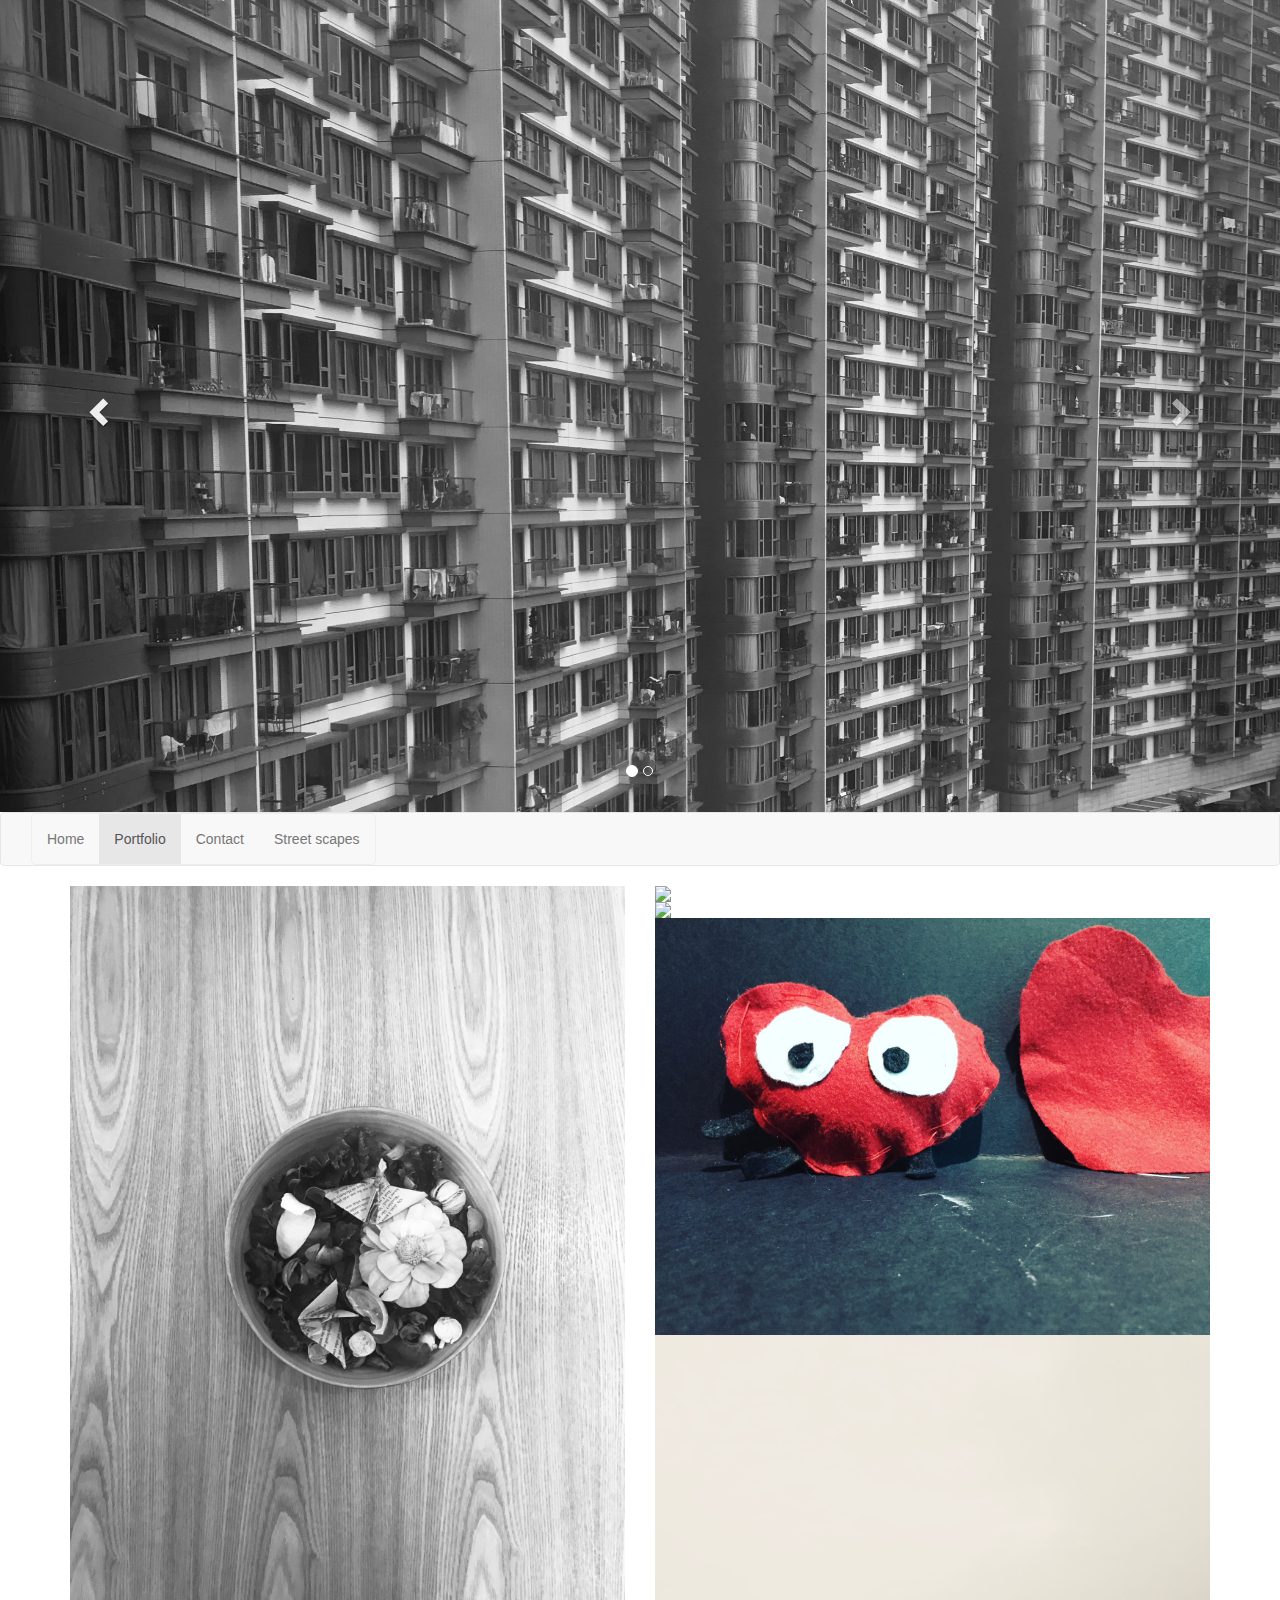
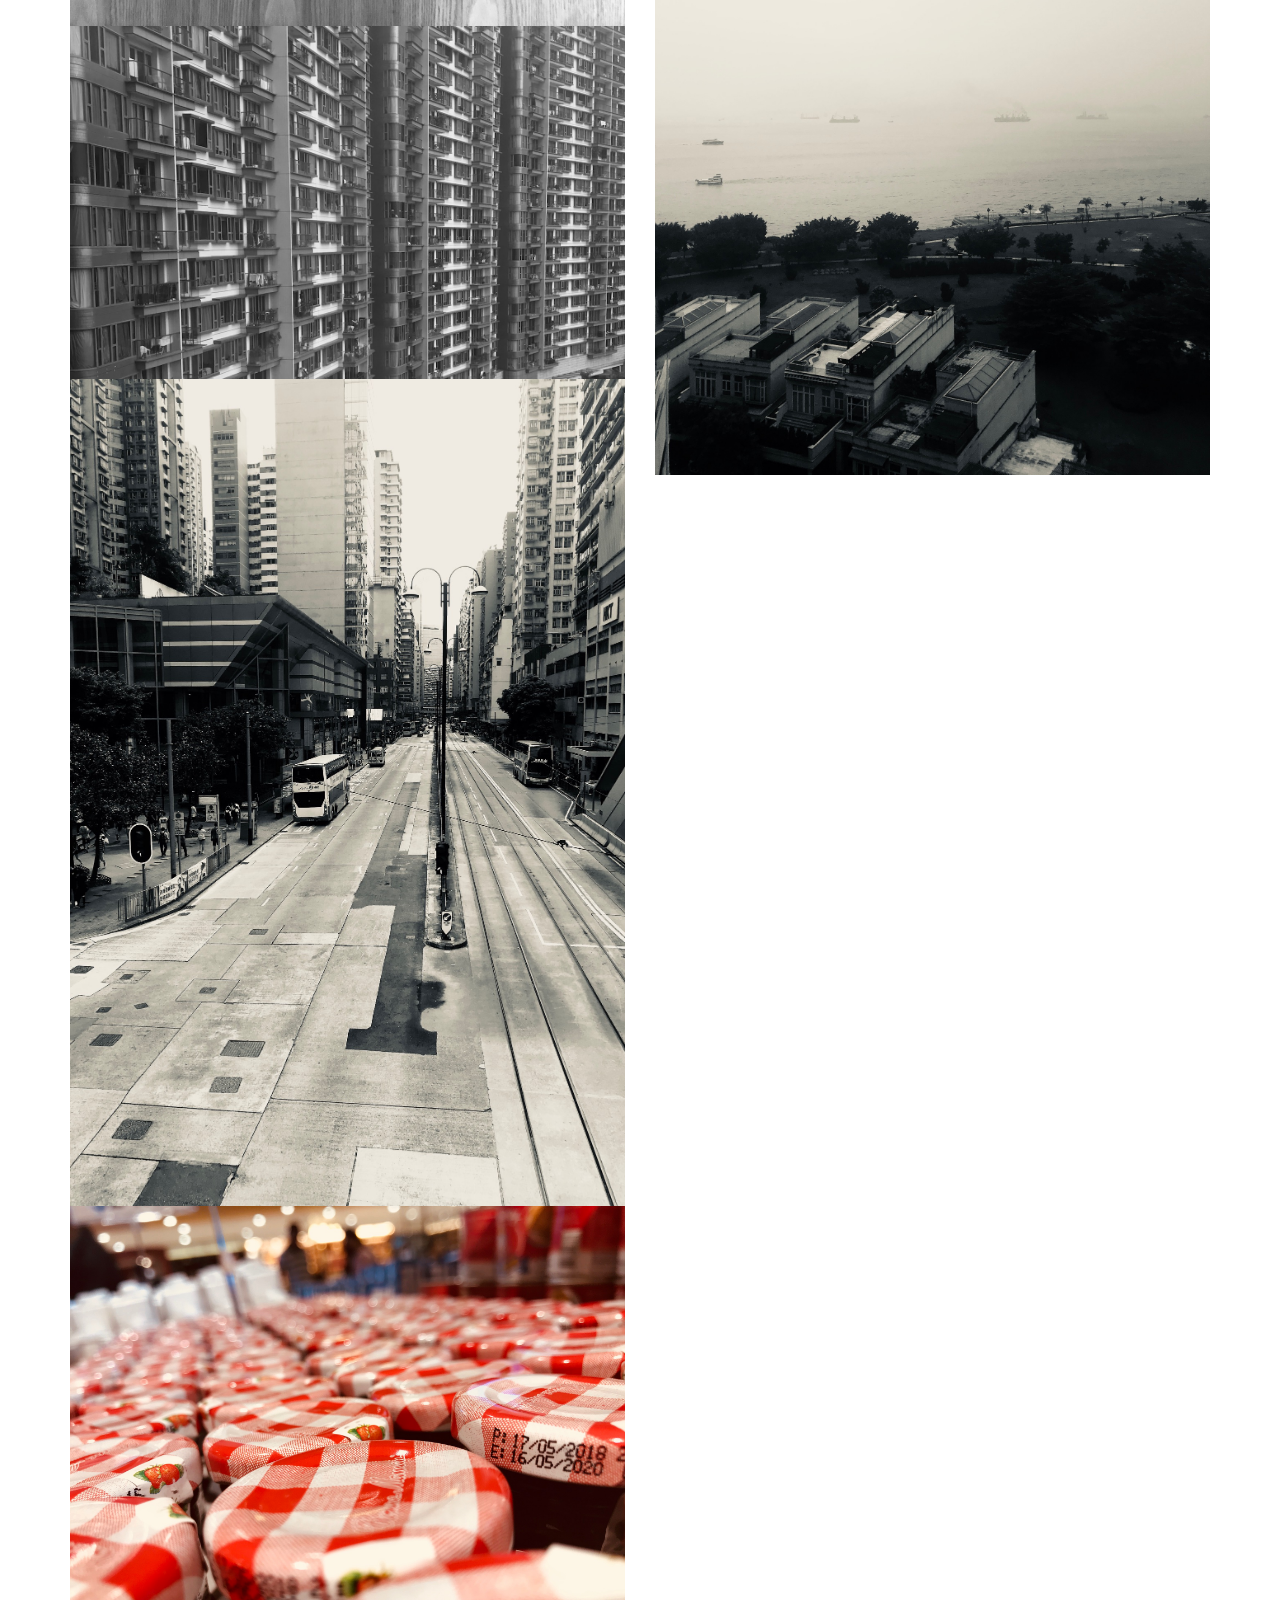
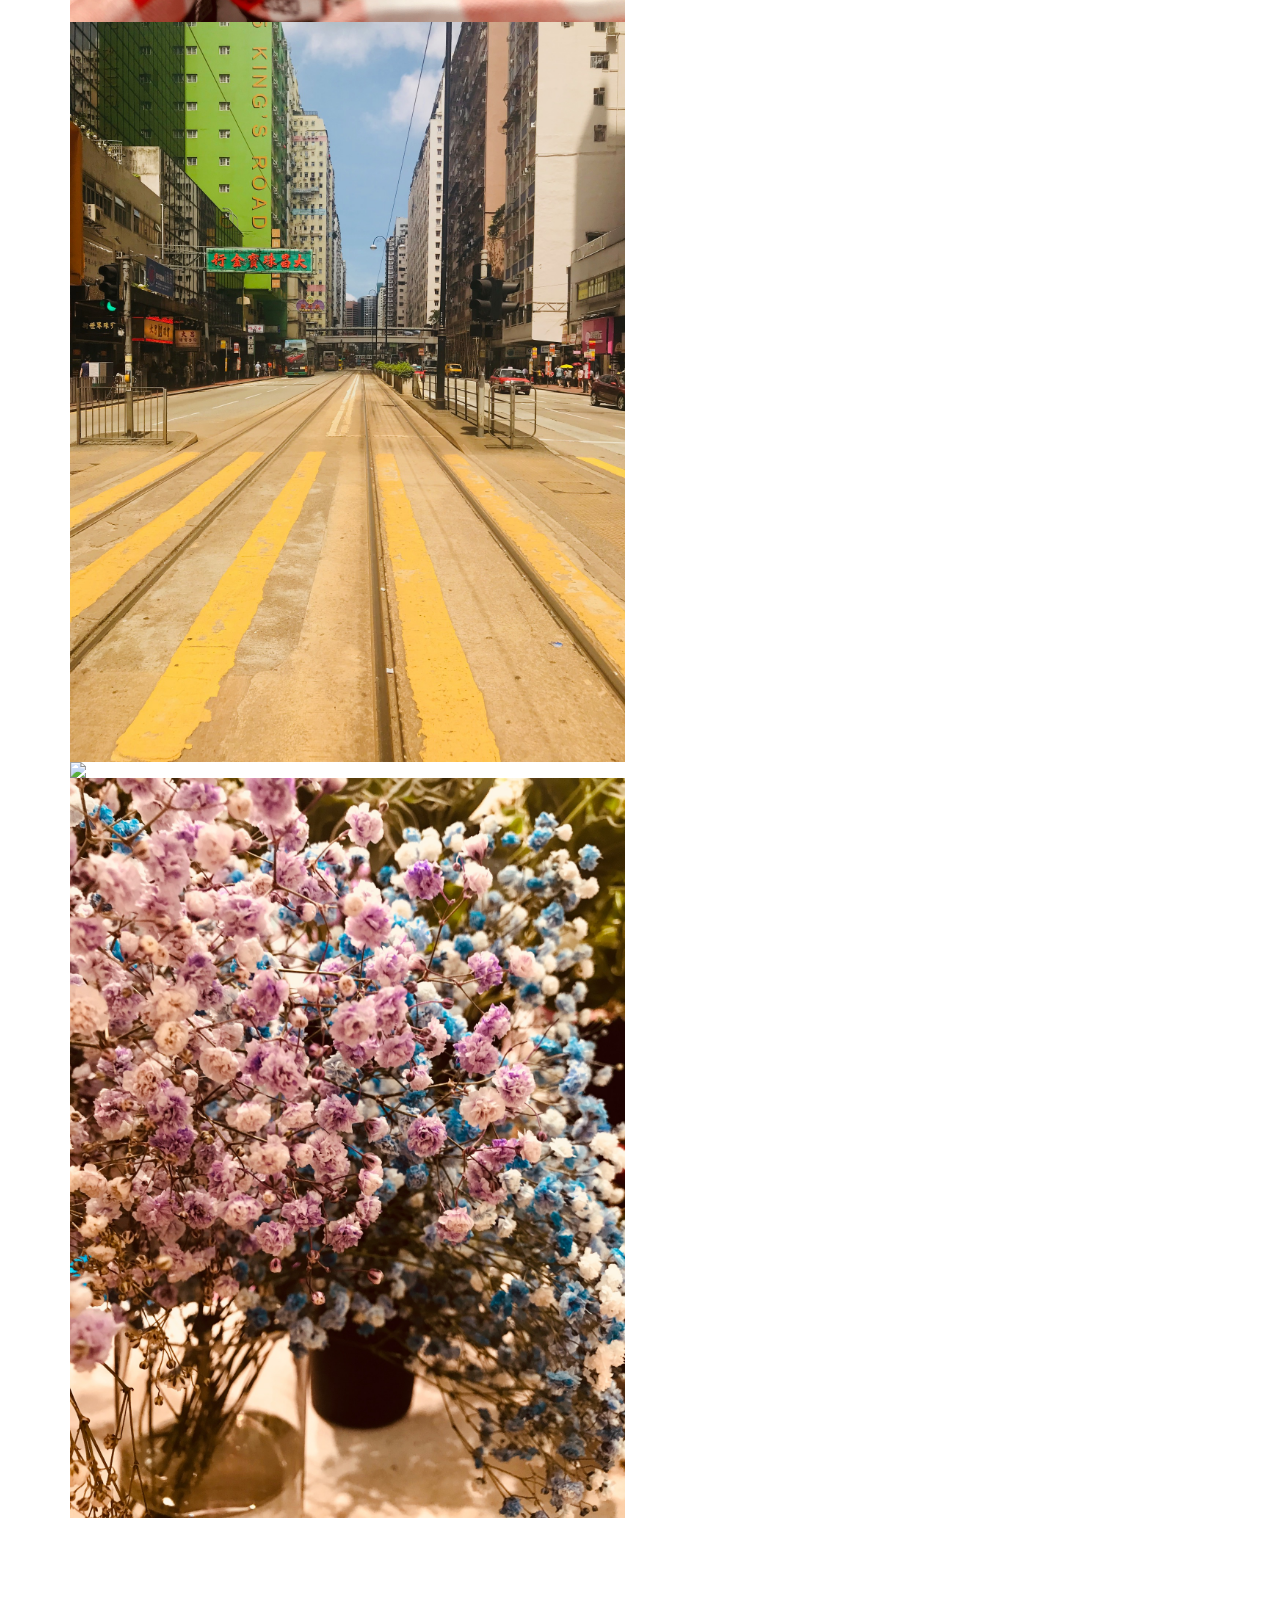
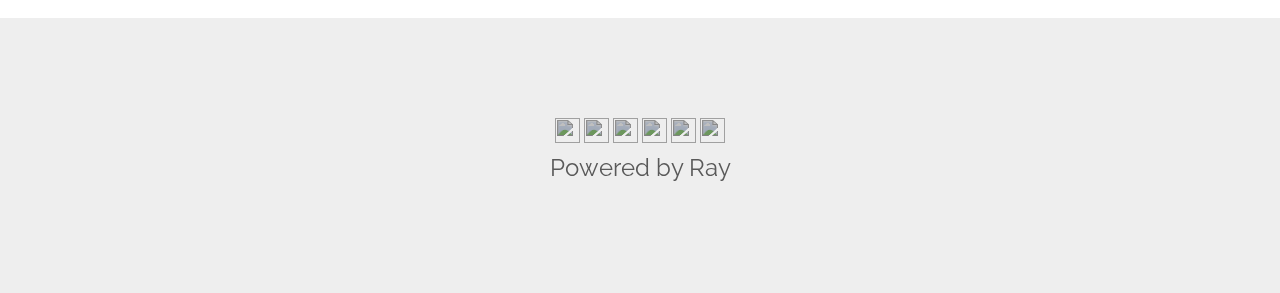
==== index.html @ bf0eb0ec "Update index.html" ====
<!DOCTYPE html>
<html>
	<head>
		<title>Ray's photolio</title>
		<link rel="shortcut icon" href="/images/Images- update/favicon.ico">
		<link rel="stylesheet" href="https://fonts.googleapis.com/css?family=Raleway">
		<link rel="stylesheet" type="text/css" href="style.css">
		<link rel="stylesheet" href="https://maxcdn.bootstrapcdn.com/bootstrap/3.3.7/css/bootstrap.min.css">

		<!-- jQuery library -->
		<script src="https://ajax.googleapis.com/ajax/libs/jquery/3.3.1/jquery.min.js"></script>

		<!-- Latest compiled JavaScript -->
		<script src="https://maxcdn.bootstrapcdn.com/bootstrap/3.3.7/js/bootstrap.min.js"></script>
		
	</head>
	<body>
	<div id="myCarousel" class="carousel slide" data-ride="carousel">
  <!-- Indicators -->
  <ol class="carousel-indicators">
    <li data-target="#myCarousel" data-slide-to="0" class="active"></li>
    <li data-target="#myCarousel" data-slide-to="1"></li>
  </ol>

  <!-- Wrapper for slides -->
  <div class="carousel-inner">
    <div class="item active">
      <img src="/images/Images- update/IMAGE_1.JPG" alt="picture 1">
    </div>

    <div class="item">
      <img src="/images/Images- update/IMAGE_2.JPG" alt="picture 2">
    </div>

  </div>

  <!-- Left and right controls -->
  <a class="left carousel-control" href="#myCarousel" data-slide="prev">
    <span class="glyphicon glyphicon-chevron-left"></span>
    <span class="sr-only">Previous</span>
  </a>
  <a class="right carousel-control" href="#myCarousel" data-slide="next">
    <span class="glyphicon glyphicon-chevron-right"></span>
    <span class="sr-only">Next</span>
  </a>
</div>

		<nav class="navbar navbar-default ">
		  <div class="container-fluid">
		    <div class="navbar-header">
	      <button type="button" class="navbar-toggle" data-toggle="collapse" data-target="#myNavbar">
	        <span class="icon-bar"></span>
	        <span class="icon-bar"></span>
	        <span class="icon-bar"></span> 
	      </button>
	    </div>
		  <div class="collapse navbar-collapse" id="myNavbar">
		    <ul class="nav navbar-nav">
		      <li ><a href="Home.html">Home</a></li>
		      <li class="active"><a href="index.html">Portfolio</a></li>
		      <li><a href="Contact.html">Contact</a></li>
		      <li><a href="Street_scapes.html">Street scapes</a></li>
		    </ul>
		    </div>
		  </div>
		</nav>

		<div class="photos container">
		<div class="row">
			<div class="photo-column col-xs-12 col-md-6 col-lg-6">
				<div class="hovereffect">
					<img class="img-responsive" src="/images/Images- update/FLOWER_POT.jpg">
					  <div class="overlay">
			           <h2>This is a photo taken in an office in Hong Kong Cyberport. It shows a pot of flower with a background of a wooden table. It's color is in moon lightroom.<br>Series:#PhoneOnly #Moon<br>--------PHOTO TAKEN BY RAY</h2>
			          </div>
				</div>
				<div class="hovereffect">
					<img class="img-responsive" src="/images/Images- update/BUILDING_CYBERPORT_ILLUSION.jpg">
					<div class="overlay">
			           <h2>This is a photo taken in Hong Kong, cyberport. It shows an image of 3 buildings aligned together which shows an illusion that the right side is smaller than the left side. It's color is in moon lightroom.
			           <br>Series:#PhoneOnly #Moon<br> --------PHOTO TAKEN BY RAY </h2>
		          	</div>
				</div>
				<div class="hovereffect">
					<img class="img-responsive" src="/images/Images- update/NORTH_POINT_BRIDGE.jpg">
					<div class="overlay">
			           		<h2>This is a photo taken in Hong Kong North Point on a bridge. It shows an image of street Lights aligned in one straight line. It also shows some old buildings in Hong Kong.
			           		<br>Series:#PhoneOnly #Moon #OldHongKong<br>--------PHOTO TAKEN BY RAY </h2>
	          			</div>
				</div>
				<div class="hovereffect">
					<img class="img-responsive" src="/images/Images- update/JAM JAM.jpg">
					<div class="overlay">
			           <h2>This is a photo taken in Hong Kong Tai Koo inside AEON. It shows an image of Jams in one big group and was tooken in a slight slope angle. It also shows the background of 2 person and some lighting. This is a lightroom called Warm LightRoom.
			           <br>Series:#PhoneOnly #Warm #Jam #Strawberry <br>PHOTO TAKEN BY RAY </h2>
	          		</div>	
				</div>
				<div class="hovereffect">
					<img class="img-responsive" src="/images/Images- update/GREEN_KING'S ROAD.jpg">
					<div class="overlay">
			           <h2>This is a photo taken in Hong Kong North Point on Kings Road. It shows an image of a pop out green building written Kings Road. This is a lightroom called Warm LightRoom.
			           <br>Series:#PhoneOnly #Warm #Road <br>PHOTO TAKEN BY RAY </h2>
	          		</div>	
				</div>
				<div class="hovereffect">
				<img class="img-responsive" src="https://scontent-hkg3-1.cdninstagram.com/vp/173a36d8b7df670cb15f52954163c49b/5BFA802F/t51.2885-15/e35/35998787_238598453606342_2024518029940883456_n.jpg">
				<div class="overlay">
			           		<h2>This is a photo taken in Hong Kong Tai Tam on the Dam bridge. It shows an image of mountains surrounding a bridge and some water.This photo was taken on a bus. This lightroom is called Clarendon.
			           		<br>Series:#PhoneOnly #Dam #TaiTam #HongKong<br>PHOTO TAKEN BY RAY </h2>
	          			</div>
				</div>
				<div class="hovereffect">
					<img class="img-responsive" src="/images/Images- update/CUTE_FLOWER.jpg">
					<div class="overlay">
			           <h2>This is a photo taken in Hong Kong TAI KOO AEON. It shows an image of a plot of flowers containing a blue kind and a pink kind of flower which creates a cool image.This Lightroom is called warm.
			           <br>Series:#PhoneOnly #Warm #Flowers <br>PHOTO TAKEN BY RAY </h2>
	          		</div>	
				</div>
			</div>
			<div class="photo-column col-xs-12 col-md-6 col-lg-6">
				<div class="hovereffect">
					<img class="img-responsive" src="https://scontent-hkg3-1.cdninstagram.com/vp/af1e402a8527ce4cc1829e301ab7e26d/5BF96F57/t51.2885-15/e35/36712757_2129773343708778_2597304059765456896_n.jpg">
					<div class="overlay">
			           		<h2>This is a photo taken in Hong Kong Stanley. It shows an image of plants with dew on it.This photo was taken on a sidewalk. This lightroom is called Clarendon.
			           		<br>Series:#PhoneOnly #Dew #StanleyHongKong<br>PHOTO TAKEN BY RAY </h2>
	          			</div>
				</div>
				<div class="hovereffect">
					<img class="img-responsive" src="https://scontent-hkg3-1.cdninstagram.com/vp/27c9ee43b5486682ff4ab3c02635a354/5C0051F3/t51.2885-15/e35/34679737_2095093667443398_3556758964387446784_n.jpg">
					<div class="overlay">
			           		<h2>This is a photo taken in Hong Kong Sai Wan Ho. It shows an image of a fruit shop with some cool lighting.This photo was taken while taking a minibus. It doesn't have any lighting change due to it's already looking cool.
			           		<br>Series:#PhoneOnly #Fruits #HongKong<br>PHOTO TAKEN BY RAY </h2>
	          			</div>
				</div>
				<div class="hovereffect">
					<img class="img-responsive" src="/images/Images- update/HEART.JPG">
					<div class="overlay">
			           		<h2>This is a photo taken in Hong Kong Sai Wan Ho. It shows an image of a fruit shop with some cool lighting.This photo was taken while taking a minibus. It doesn't have any lighting change due to it's already looking cool.
			           		<br>Series:#PhoneOnly #Fruits #HongKong<br>PHOTO TAKEN BY RAY </h2>
	          			</div>
				</div>
				<img class="img-responsive" src="https://scontent-hkg3-1.cdninstagram.com/vp/9b0b7f0b7a9dc75def62cae8bdf5506d/5BFDFF3D/t51.2885-15/e35/31295902_956246357872478_7496731558217252864_n.jpg">
				<img class="img-responsive" src="https://scontent-hkg3-1.cdninstagram.com/vp/a609fc4546d05f36f6681c7276d8298b/5C0BF54D/t51.2885-15/e35/31033897_837710086430664_8532342572369051648_n.jpg">
				<img class="img-responsive" src="https://scontent-hkg3-1.cdninstagram.com/vp/35bdf3d58e904d4d391261ae00b7d1b2/5BFF078E/t51.2885-15/e35/30855373_807389129457236_4191625340566634496_n.jpg">
				<img class="img-responsive" src="https://scontent-hkg3-1.cdninstagram.com/vp/3e7bba58493934b5a1bcc4124f9eb878/5C03EC84/t51.2885-15/e35/39164235_2169846086668987_3326518974673321984_n.jpg">
				<img class="img-responsive" src="/images/Images- update/POLUTION_CYBERPORT.jpg">
			</div>
			</div>
		</div>
		<div class="grey-part">
			<div class="logo">
				<img src="https://png.icons8.com/metro/1600/facebook.png">
				<a href="https://www.instagram.com/the._.taco/"><img src="http://www.transparentpng.com/download/logo-instagram/zI6ZGS-black-logo-instagram-png-transparent.png"></a>
				<img src="https://cdn3.iconfinder.com/data/icons/transparent-on-dark-grey/500/icon-01-512.png">
				<img src="https://www.freeiconspng.com/uploads/white-pinterest-logo-on-black-16.png">
				<img src="https://image.flaticon.com/icons/png/512/60/60580.png">
				<img src="https://upload.wikimedia.org/wikipedia/commons/thumb/b/be/LinkedIn_logo_In-Black.svg/2000px-LinkedIn_logo_In-Black.svg.png">
			</div>
			<span id="Ray">Powered by <a href="https://www.instagram.com/the._.taco/">Ray</a></span>
		</div>
	</body>
</html>
---- style.css ----
body {
				margin: 0;
			}
			h1{
				font-family: "Raleway",sans-serif ;
				font-weight: lighter;
				letter-spacing: 6px;
			}
			h2{
				font-family: "Raleway",sans-serif ;
				font-weight: lighter;
				letter-spacing: 6px;
			}
			h4{
				color: rgb(250,250,250);
			}
			.header{
				text-align: center;
    			background: url("/images/IMG-6624.jpg");
    			height: 300px;
    			background-repeat: no-repeat;
    			background-size: 100% 500px;
    			margin-bottom: 10px;
    			padding-top: 200px;

			}
			.header:hover{
				background: url("/images/IMG-6626.jpg");
				height: 300px;
    			background-repeat: no-repeat;
    			background-size: 100% 500px;
    			margin-bottom: 10px;
    			color: #ffffff;
    			padding-top: 200px;

			}

			.header:hover .nav li.active {
				background: #949699;
			}

			.header h2{
				text-align: center;
			}
			.header h1{
				text-align: center;
			}
			.header h2:hover{
				color: #ffffff;
			}
			.header h1:hover{
				color: #ffffff;
			}
			.nav {

    			border: 1px solid #eee;
    			border-radius: 5px;
    			margin:auto;
			}
		
			.nav li.active {
				background: rgb(250,250,250);
			}
			.nav li:hover {
				background: #949699;
			}
			
		
			.photos {
				text-align: center;
			}
			
			.photo-column img:hover{
				border: dashed;
				border-radius: 5px;

			}
			.logo img {
				height: 25px;
				width: 25px;
				filter: contrast(50%);
			}
			.logo img:hover {
				filter: contrast(200%);
			}
			.grey-part {
				margin-top: 100px;
				background-color: #eee;
				padding: 100px 0;
				text-align: center;

			}
			#Ray {
				line-height: 50px;
				font-size: 24px;
				font-family: "Raleway",sans-serif ;
				filter: contrast(50%);
			}
			#Ray a:hover{
				color: #fb1
			}
			#Ray a{
				color: unset;
			}
			.all-about-me-container  {
				border: dashed;
				border-radius: 5px;
				text-align: center;
				font-family: "Raleway", sans-serif;
				letter-spacing: 2px;

				margin: auto;


			}
			
			#blue {
				color: blue;
				-border:none;
			}

			/*This is just to put text on images lol*/
			.hovereffect {
			width:100%;
			height:100%;
			float:left;
			overflow:hidden;
			position:relative;
			text-align:center;
			cursor:default;
			}

			.hovereffect .overlay {
			width:100%;
			height:100%;
			position:absolute;
			overflow:hidden;
			top:0;
			left:0;
			opacity:0;
			background-color:rgba(0,0,0,0.5);
			-webkit-transition:all .4s ease-in-out;
			transition:all .4s ease-in-out
			}

			.hovereffect img {
			display:block;
			position:relative;
			-webkit-transition:all .4s linear;
			transition:all .4s linear;
			}

			.hovereffect h2 {
			text-transform:uppercase;
			color:#fff;
			text-align:center;
			position:relative;
			font-size:14px;
			background:rgba(0,0,0,0.6);
			-webkit-transform:translatey(-100px);
			-ms-transform:translatey(-100px);
			transform:translatey(-100px);
			-webkit-transition:all .2s ease-in-out;
			transition:all .2s ease-in-out;
			padding:10px;
			}

			.hovereffect a.info {
			text-decoration:none;
			display:inline-block;
			text-transform:uppercase;
			color:#fff;
			border:1px solid #fff;
			background-color:transparent;
			opacity:0;
			filter:alpha(opacity=0);
			-webkit-transition:all .2s ease-in-out;
			transition:all .2s ease-in-out;
			margin:50px 0 0;
			padding:7px 14px;
			}

			.hovereffect a.info:hover {
			box-shadow:0 0 5px #fff;
			}

			.hovereffect:hover img {
			-ms-transform:scale(1.2);
			-webkit-transform:scale(1.2);
			transform:scale(1.2);
			}

			.hovereffect:hover .overlay {
			opacity:1;
			filter:alpha(opacity=100);
			}

			.hovereffect:hover h2,.hovereffect:hover a.info {
			opacity:1;
			filter:alpha(opacity=100);
			-ms-transform:translatey(0);
			-webkit-transform:translatey(0);
			transform:translatey(0);
			}

			.hovereffect:hover a.info {
			-webkit-transition-delay:.2s;
			transition-delay:.2s;
			}
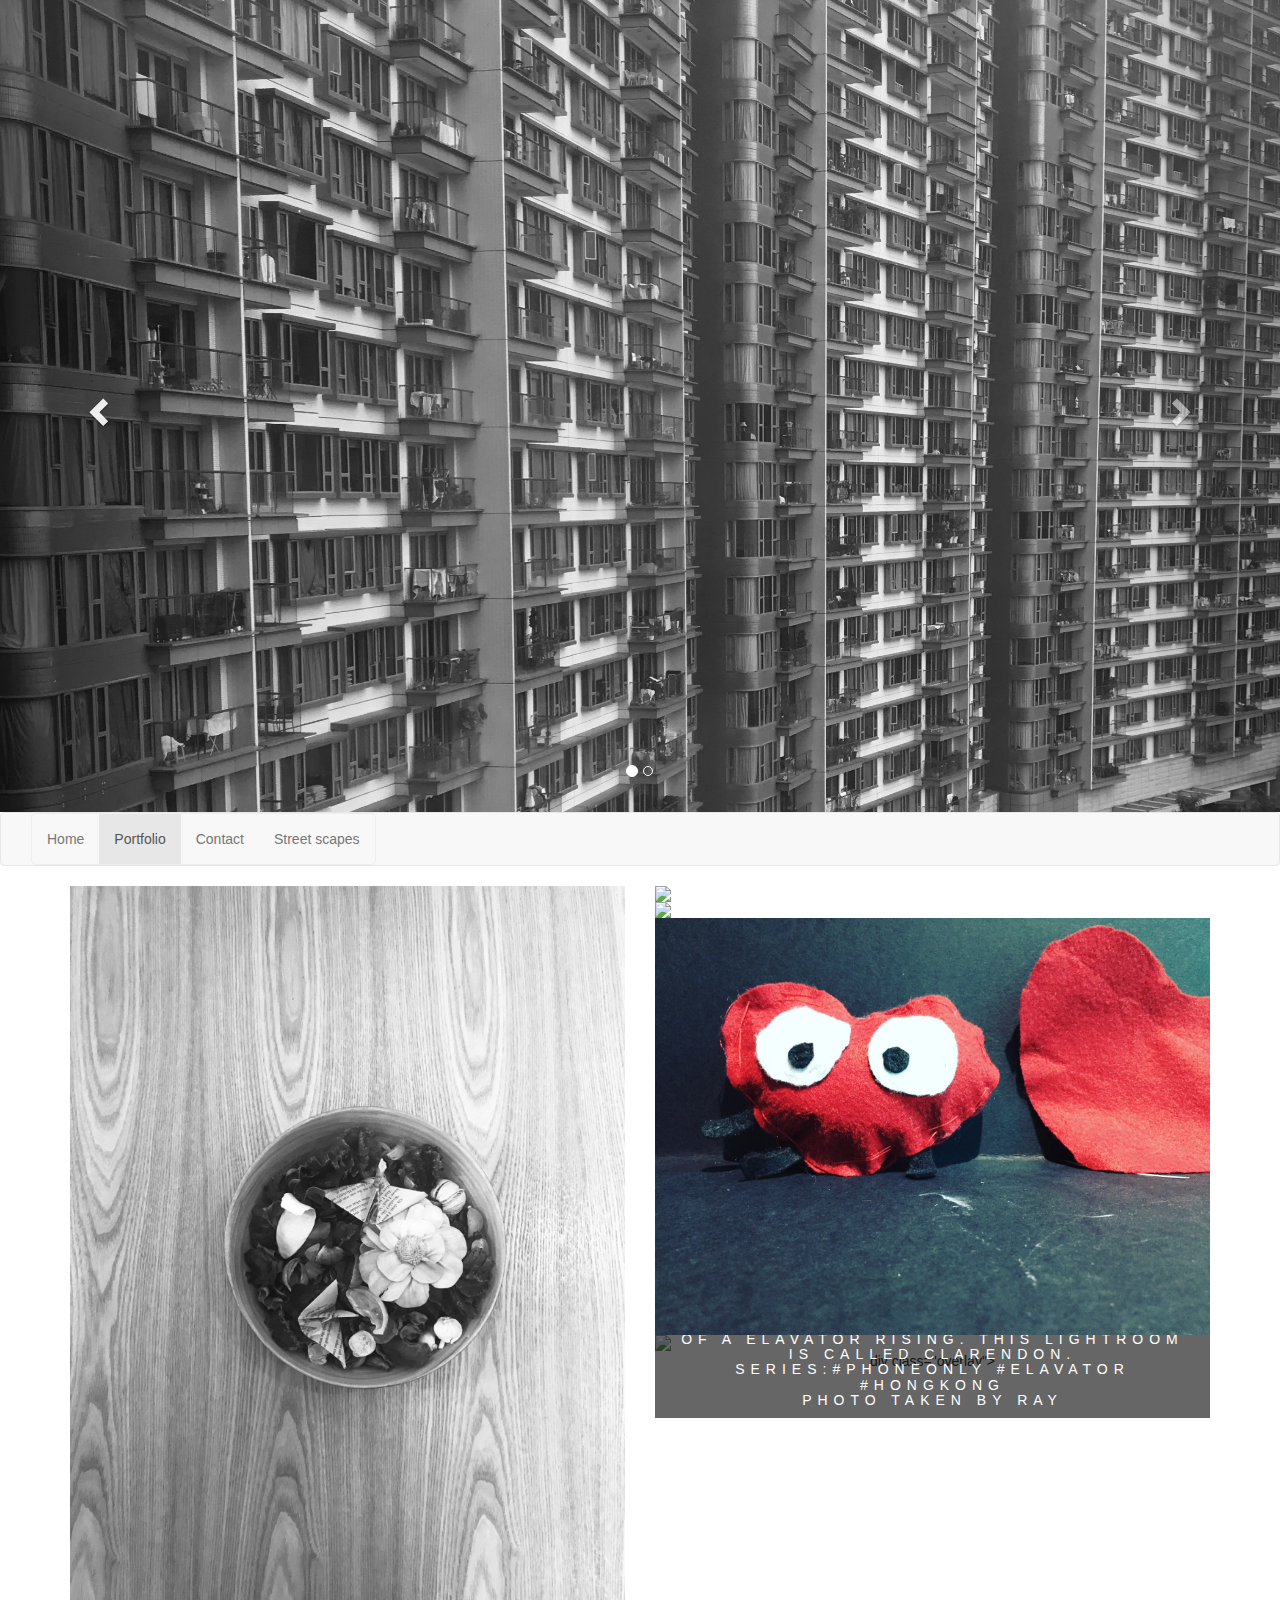
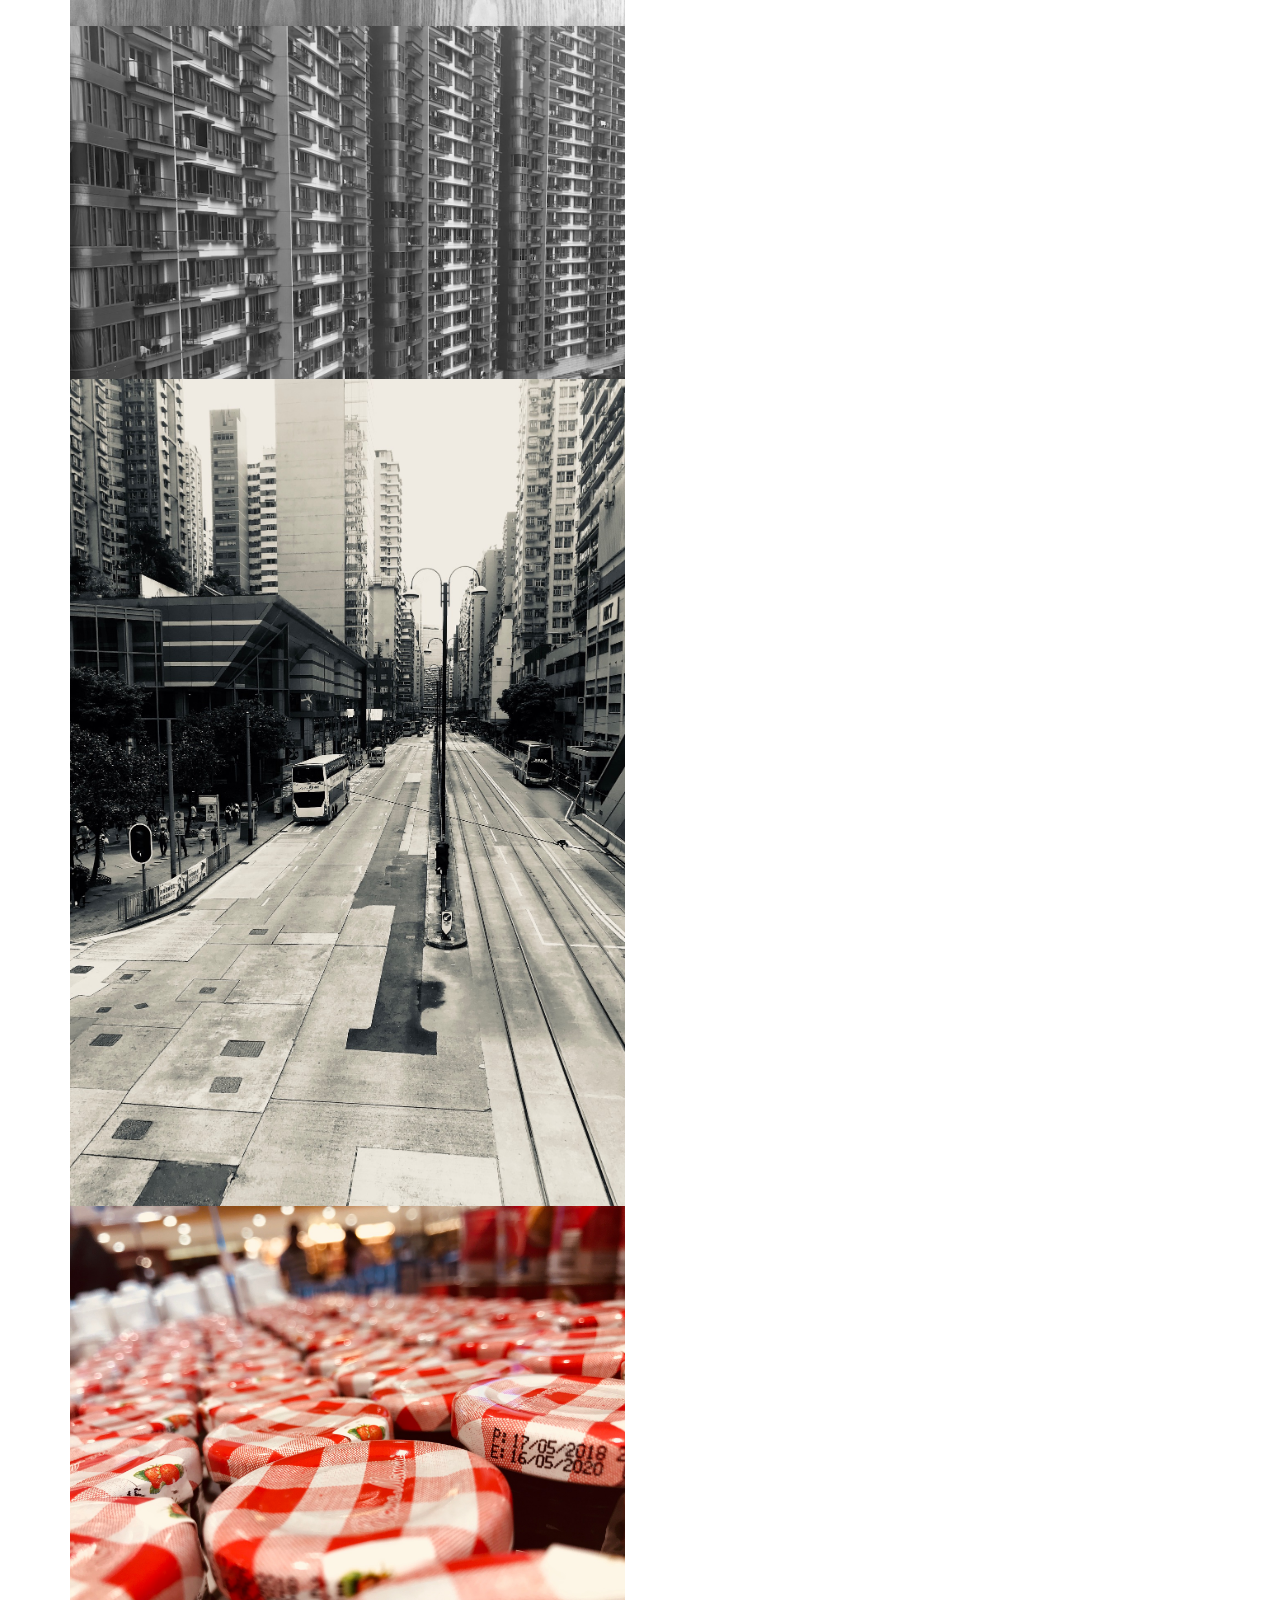
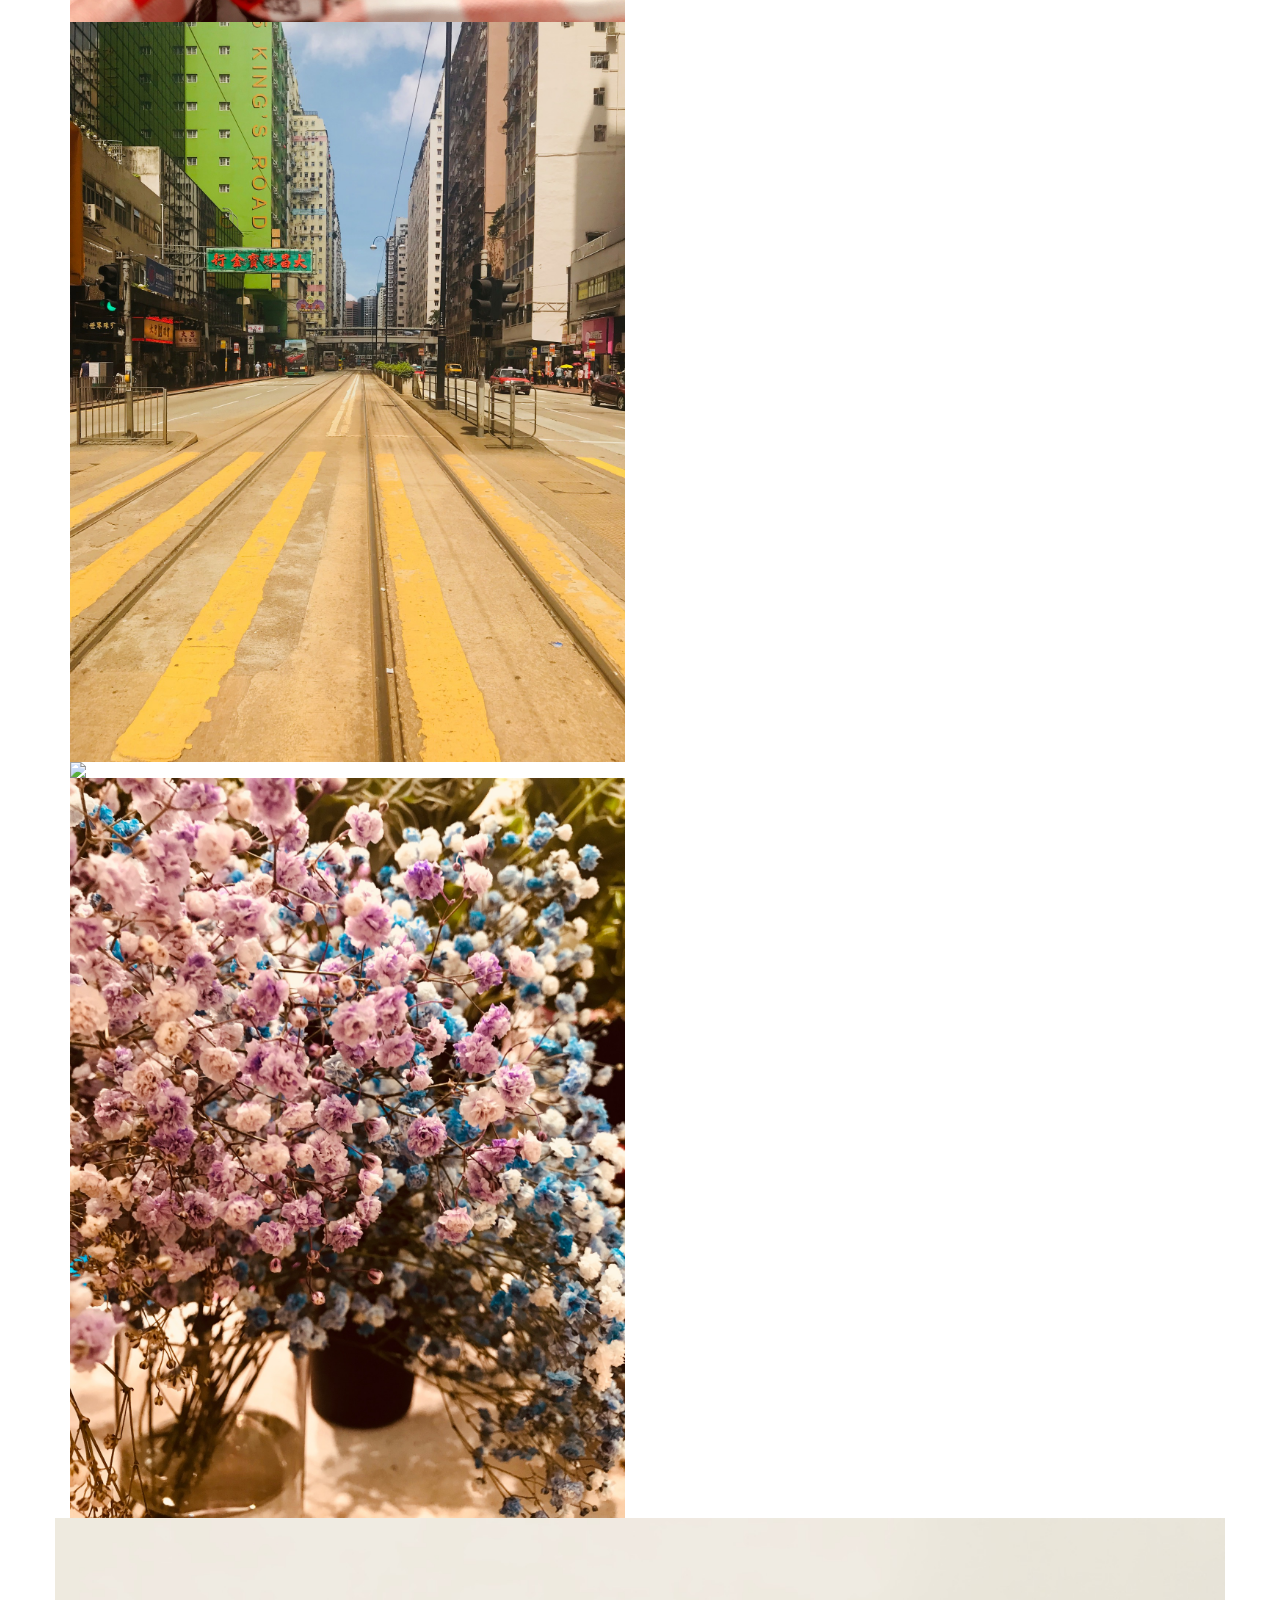
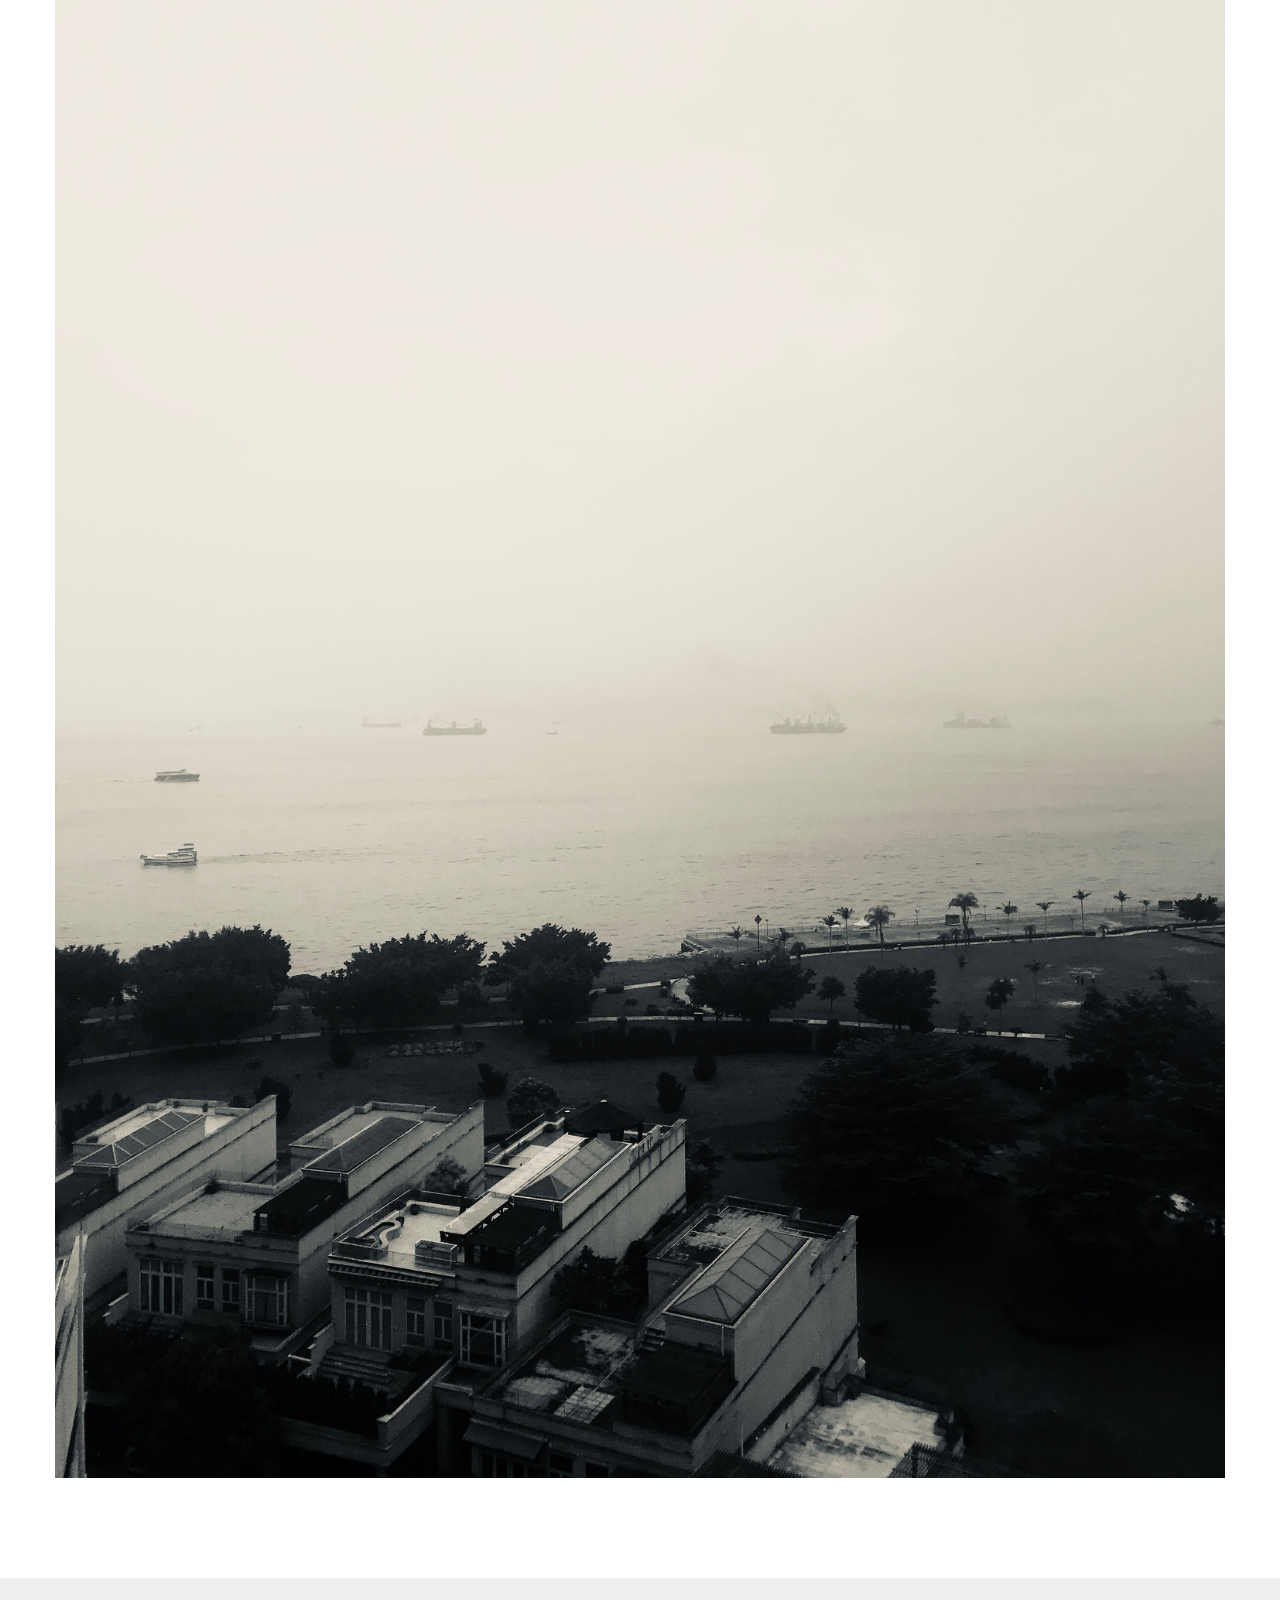
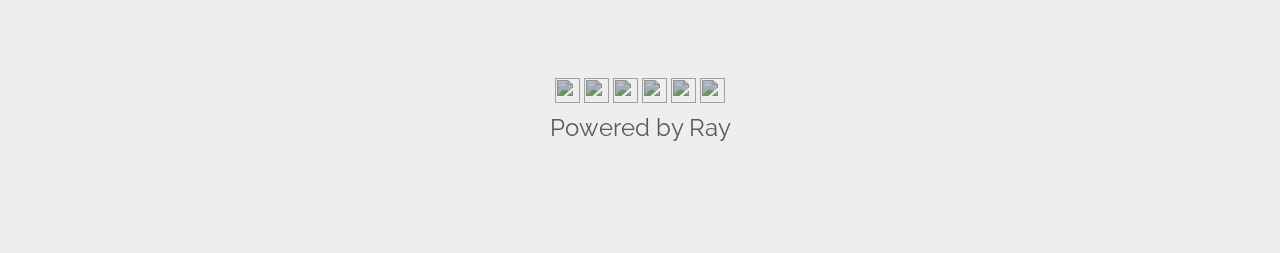
==== commit 2ec118ec: "Update index.html" ====
--- a/index.html
+++ b/index.html
@@ -135,11 +135,17 @@
 				<div class="hovereffect">
 					<img class="img-responsive" src="/images/Images- update/HEART.JPG">
 					<div class="overlay">
-			           		<h2>This is a photo taken in Hong Kong Sai Wan Ho. It shows an image of a fruit shop with some cool lighting.This photo was taken while taking a minibus. It doesn't have any lighting change due to it's already looking cool.
+			           		<h2>This is a photo taken in Hong Kong American international school. It shows an image of a fruit shop with some cool lighting.This photo was taken while taking a minibus. It doesn't have any lighting change due to it's already looking cool.
 			           		<br>Series:#PhoneOnly #Fruits #HongKong<br>PHOTO TAKEN BY RAY </h2>
 	          			</div>
 				</div>
-				<img class="img-responsive" src="https://scontent-hkg3-1.cdninstagram.com/vp/9b0b7f0b7a9dc75def62cae8bdf5506d/5BFDFF3D/t51.2885-15/e35/31295902_956246357872478_7496731558217252864_n.jpg">
+				<div class="hovereffect">
+					<img class="img-responsive" src="ELAVATOR.JPG">
+					div class="overlay">
+			           		<h2>This is a photo taken in Hong Kong Cyberport court B. It shows an image of a elavator rising. This lightroom is called Clarendon.
+			           		<br>Series:#PhoneOnly #elavator #HongKong<br>PHOTO TAKEN BY RAY </h2>
+	          			</div>
+				</div>
 				<img class="img-responsive" src="https://scontent-hkg3-1.cdninstagram.com/vp/a609fc4546d05f36f6681c7276d8298b/5C0BF54D/t51.2885-15/e35/31033897_837710086430664_8532342572369051648_n.jpg">
 				<img class="img-responsive" src="https://scontent-hkg3-1.cdninstagram.com/vp/35bdf3d58e904d4d391261ae00b7d1b2/5BFF078E/t51.2885-15/e35/30855373_807389129457236_4191625340566634496_n.jpg">
 				<img class="img-responsive" src="https://scontent-hkg3-1.cdninstagram.com/vp/3e7bba58493934b5a1bcc4124f9eb878/5C03EC84/t51.2885-15/e35/39164235_2169846086668987_3326518974673321984_n.jpg">
--- a/style.css
+++ b/style.css
@@ -108,10 +108,6 @@
 				text-align: center;
 				font-family: "Raleway", sans-serif;
 				letter-spacing: 2px;
-
-				margin: auto;
-
-
 			}
 			
 			#blue {
@@ -206,4 +202,4 @@
 			.hovereffect:hover a.info {
 			-webkit-transition-delay:.2s;
 			transition-delay:.2s;
-			}+			}
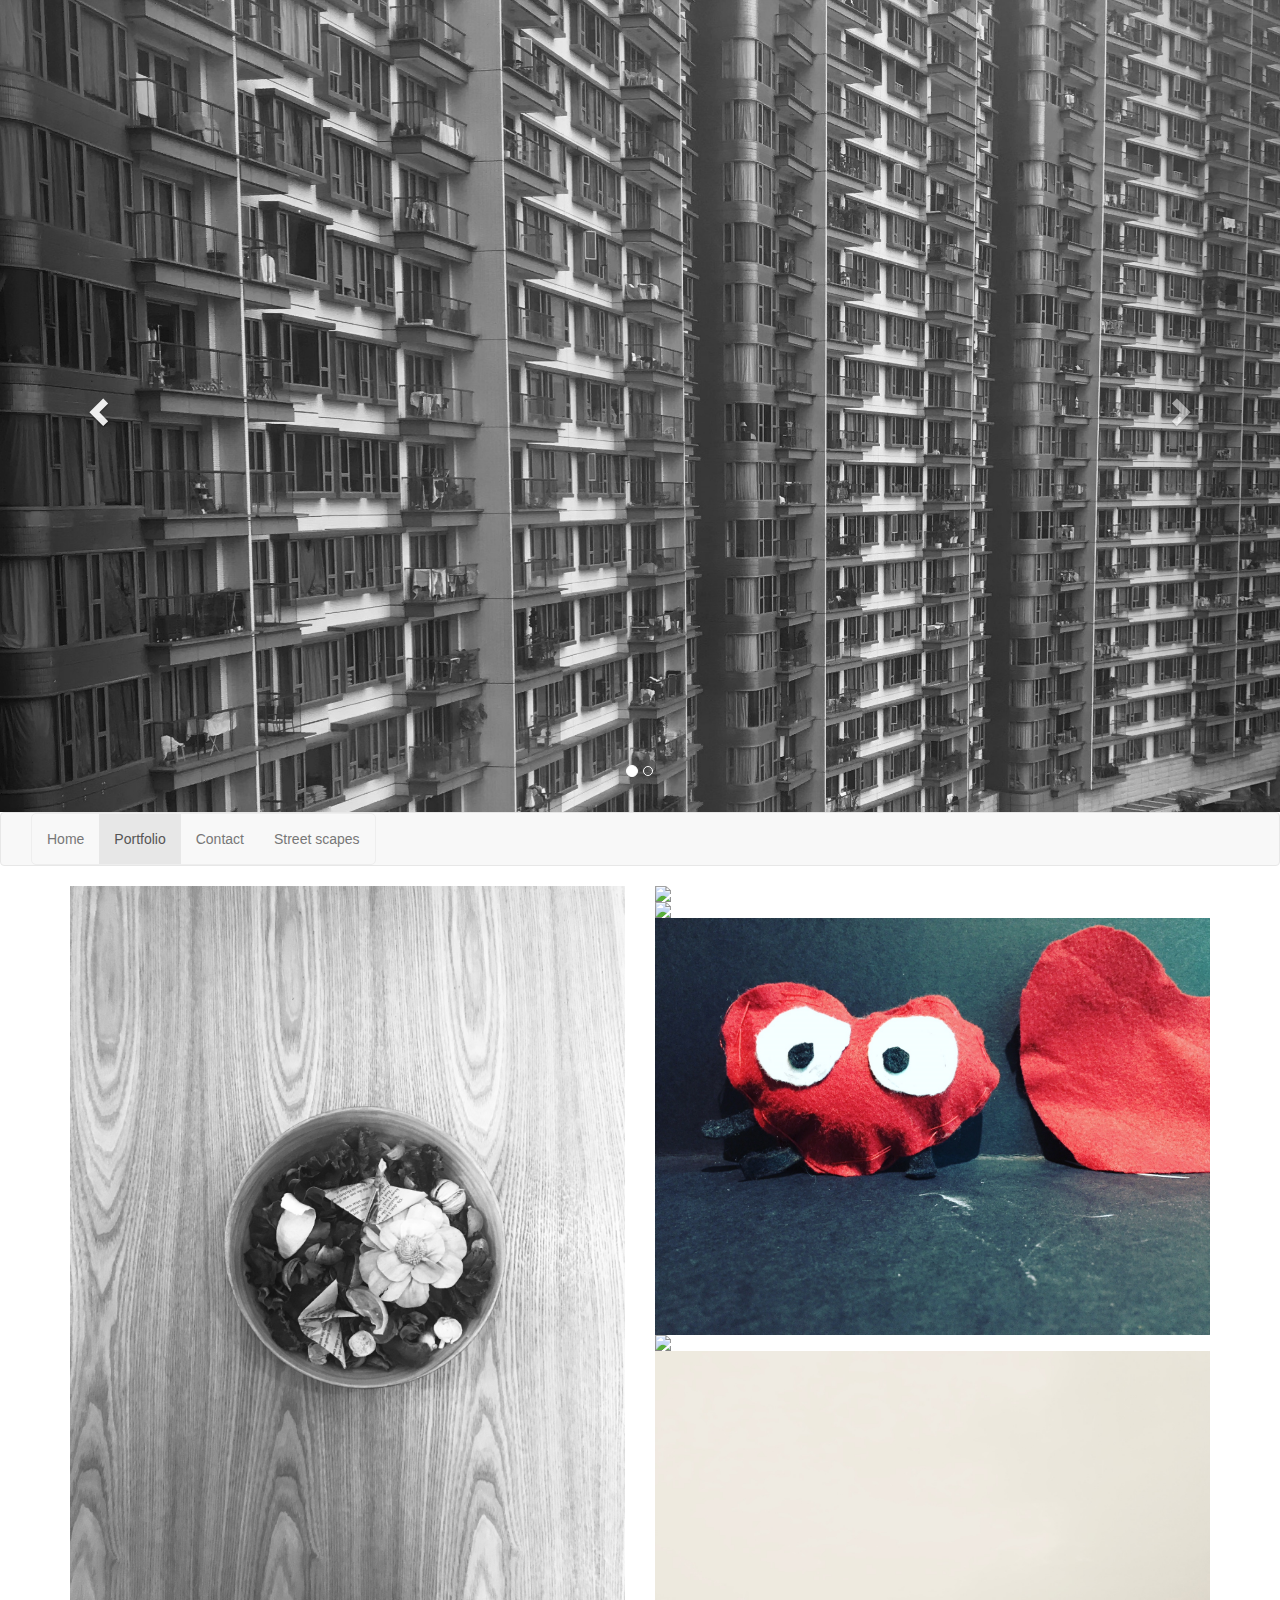
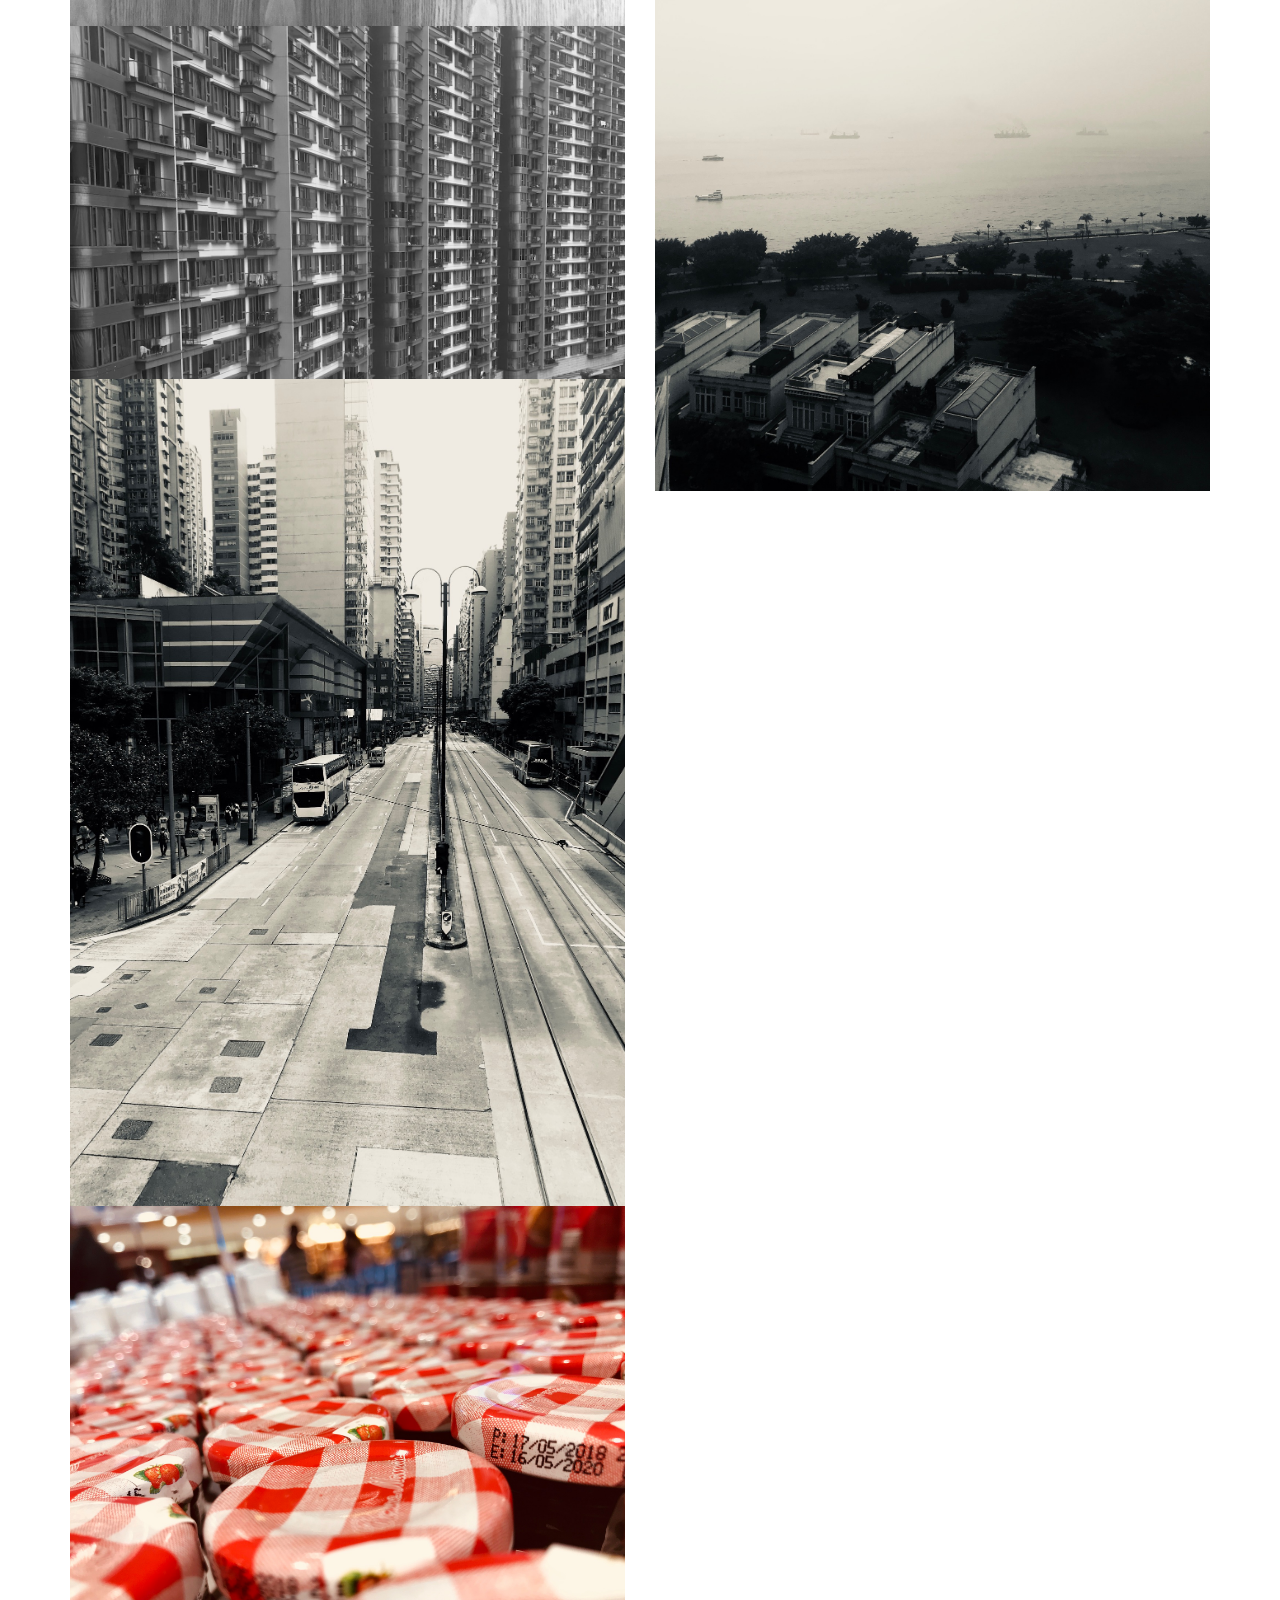
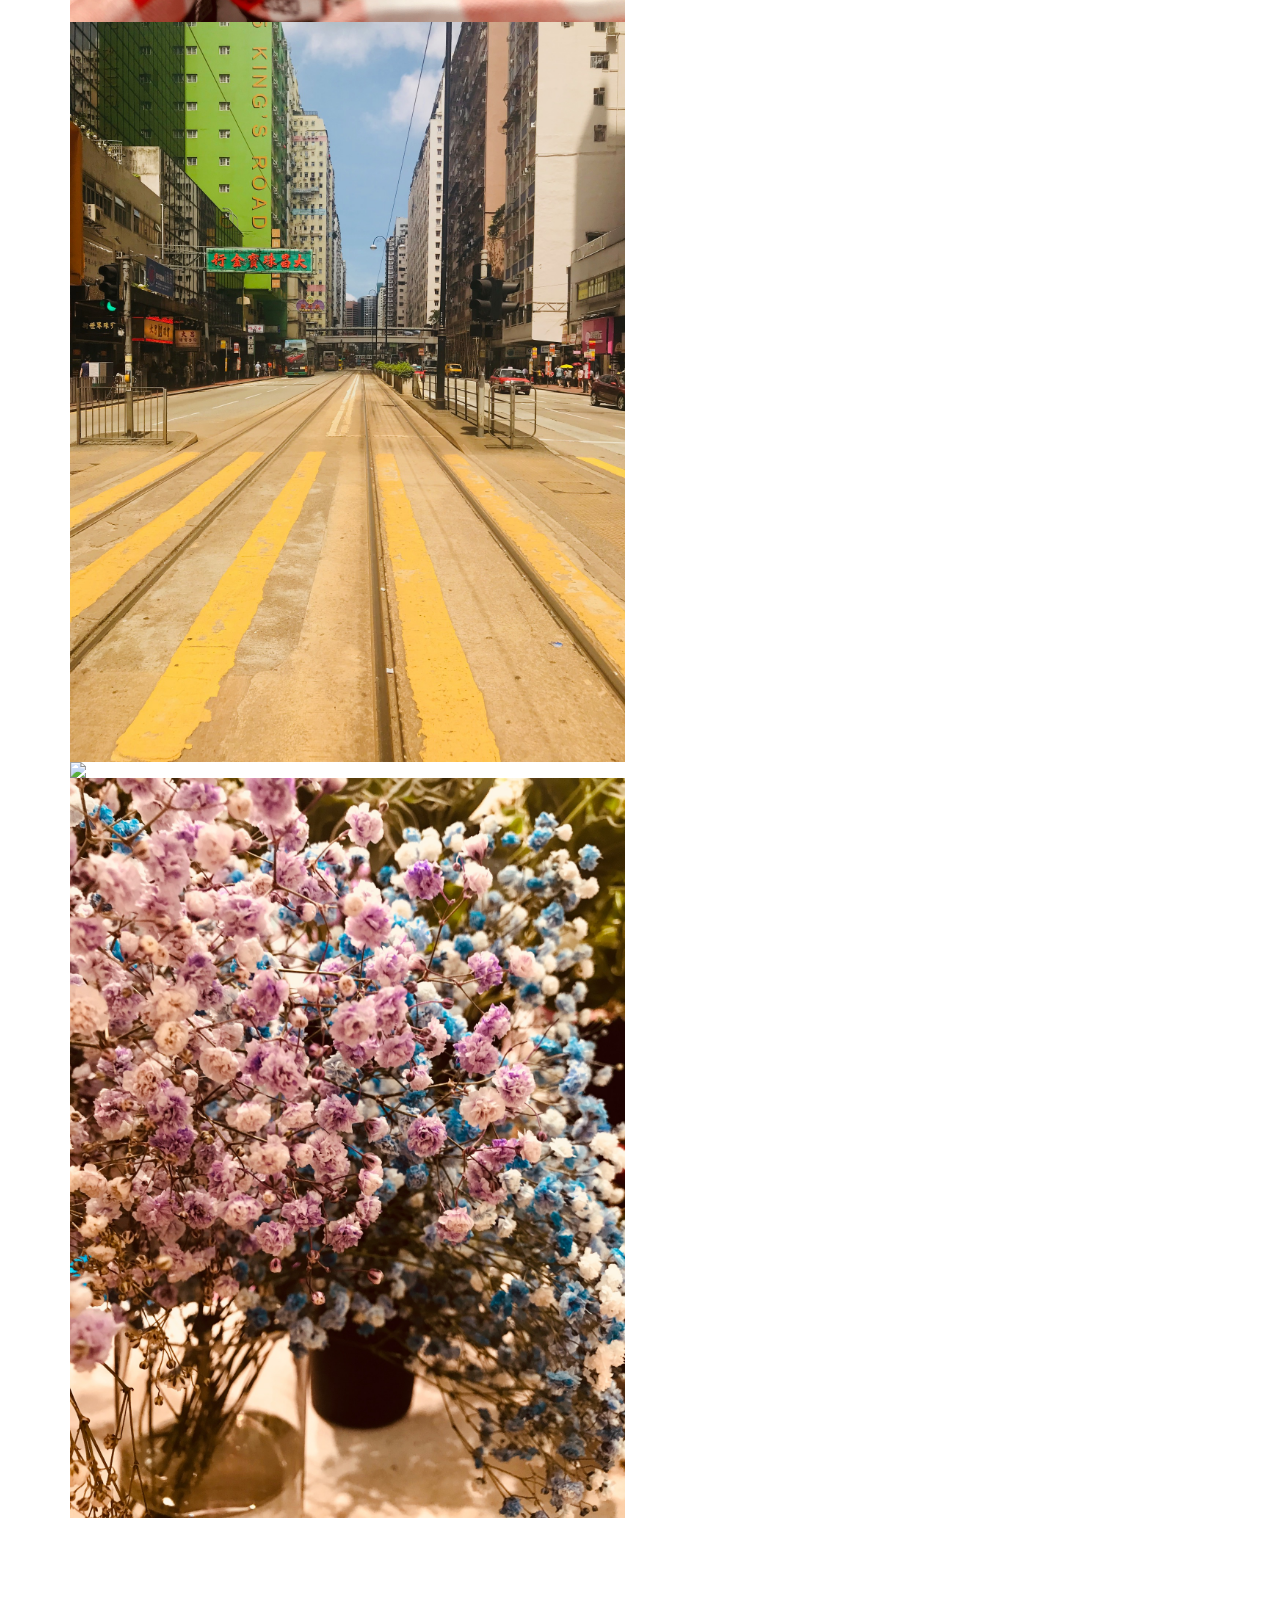
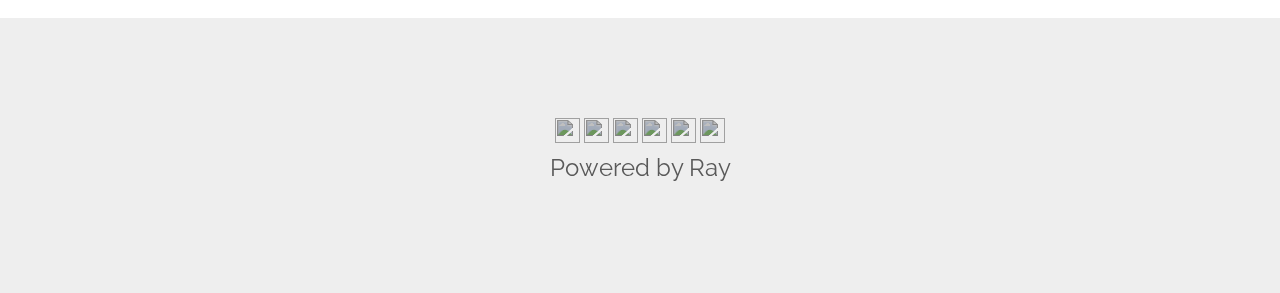
==== commit 4608f7c7: "Update index.html" ====
--- a/index.html
+++ b/index.html
@@ -141,7 +141,7 @@
 				</div>
 				<div class="hovereffect">
 					<img class="img-responsive" src="ELAVATOR.JPG">
-					div class="overlay">
+					<div class="overlay">
 			           		<h2>This is a photo taken in Hong Kong Cyberport court B. It shows an image of a elavator rising. This lightroom is called Clarendon.
 			           		<br>Series:#PhoneOnly #elavator #HongKong<br>PHOTO TAKEN BY RAY </h2>
 	          			</div>
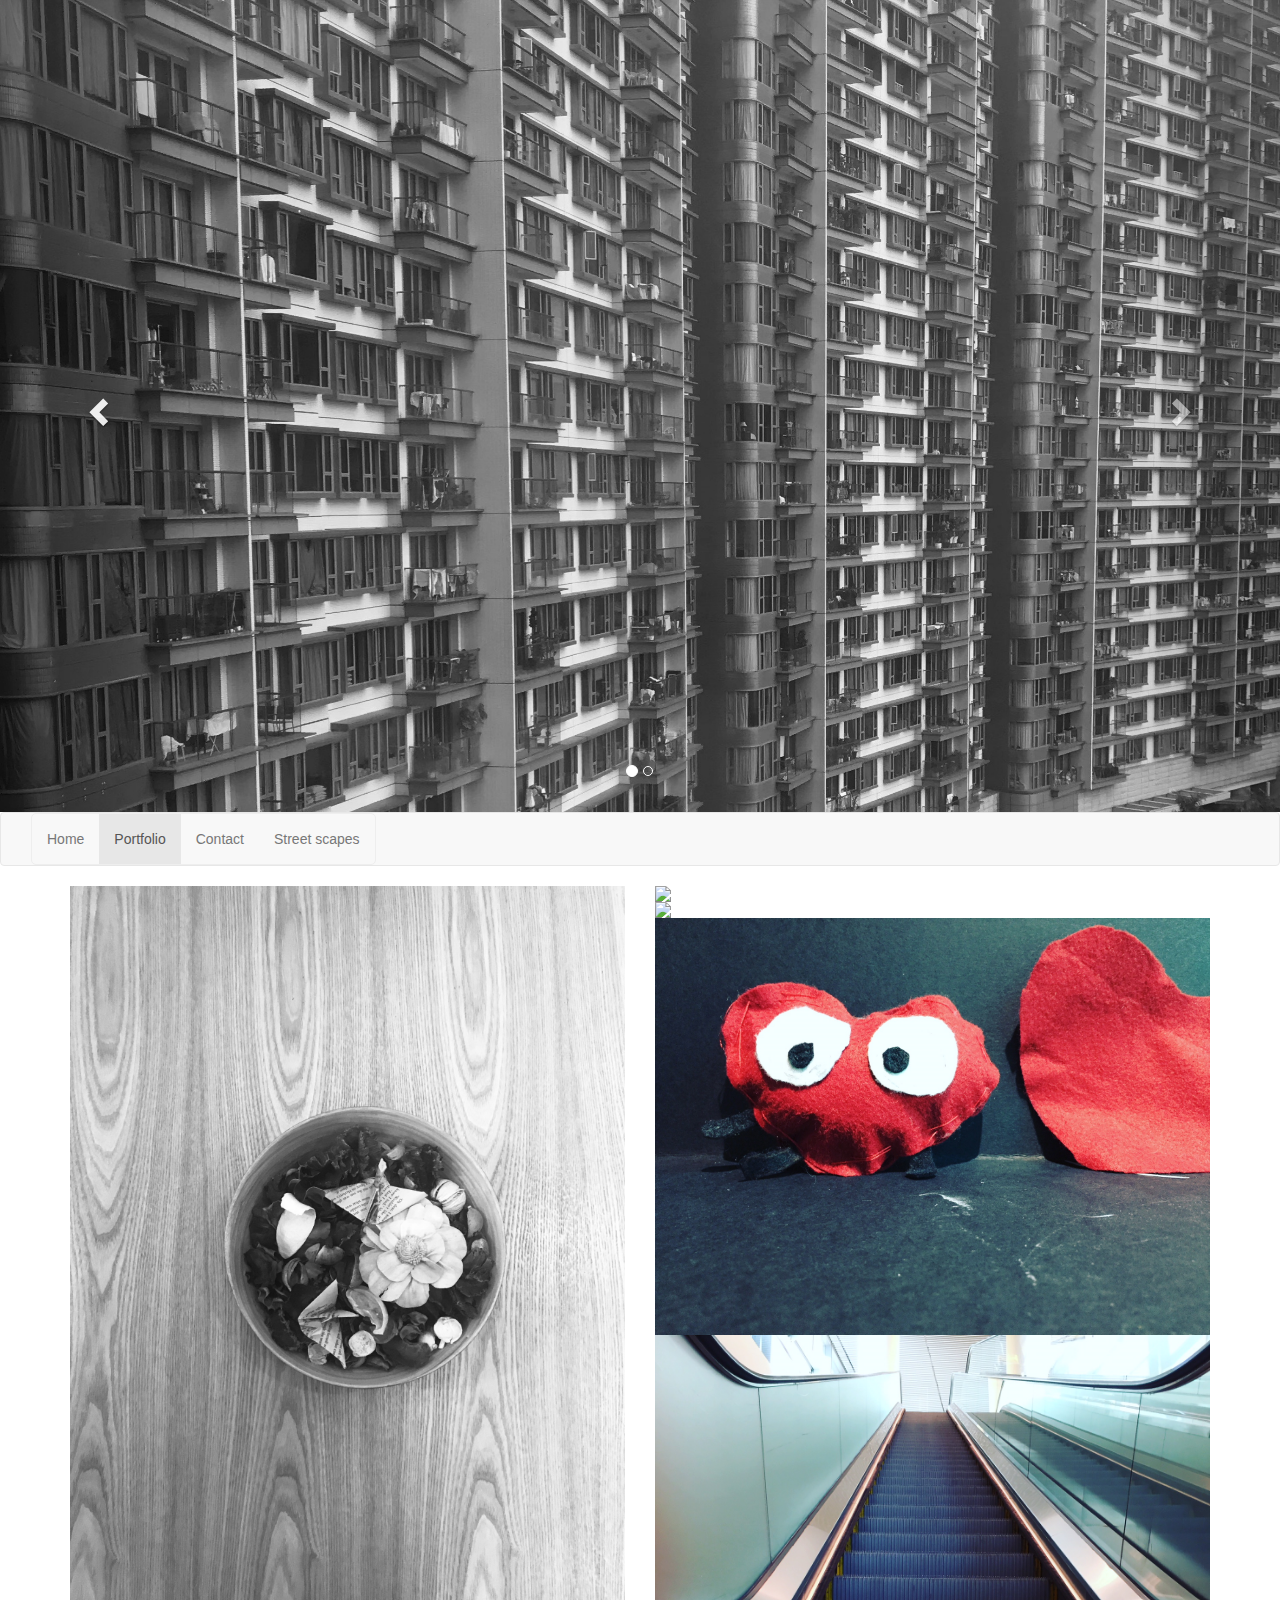
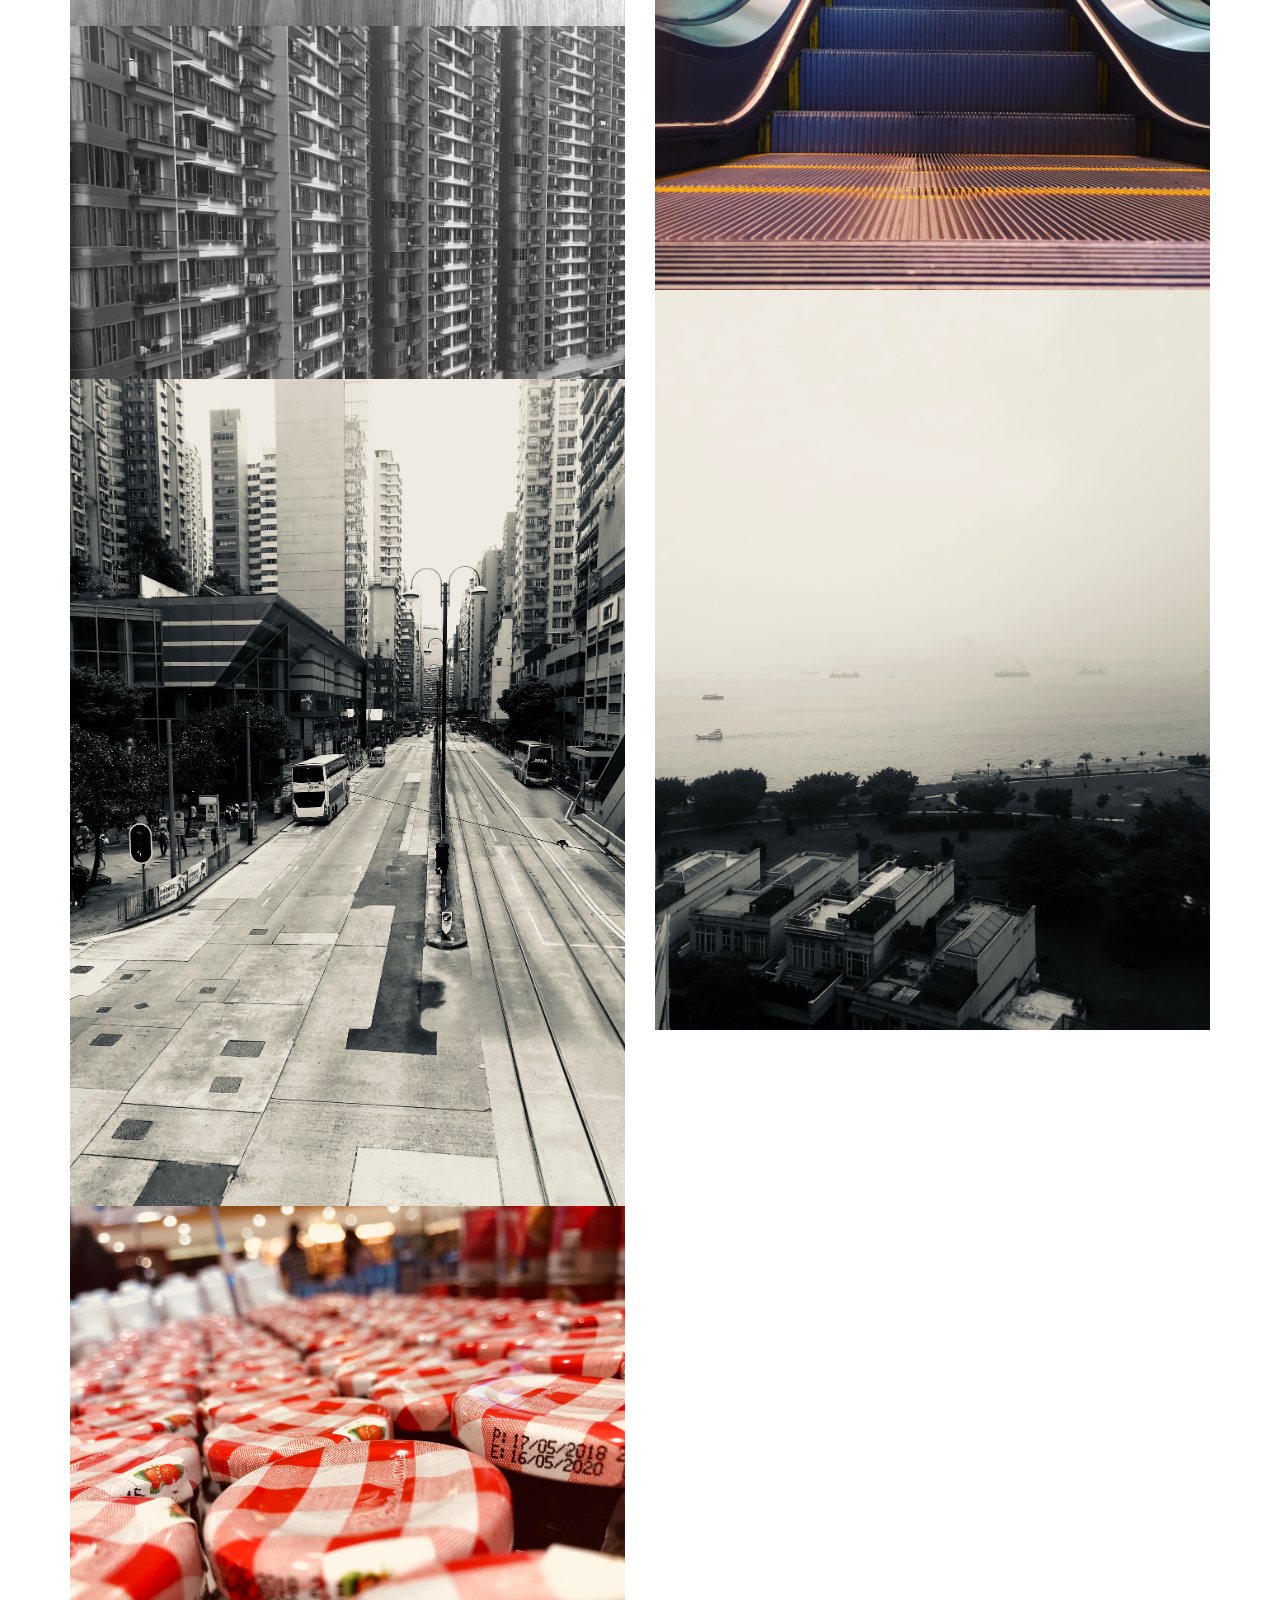
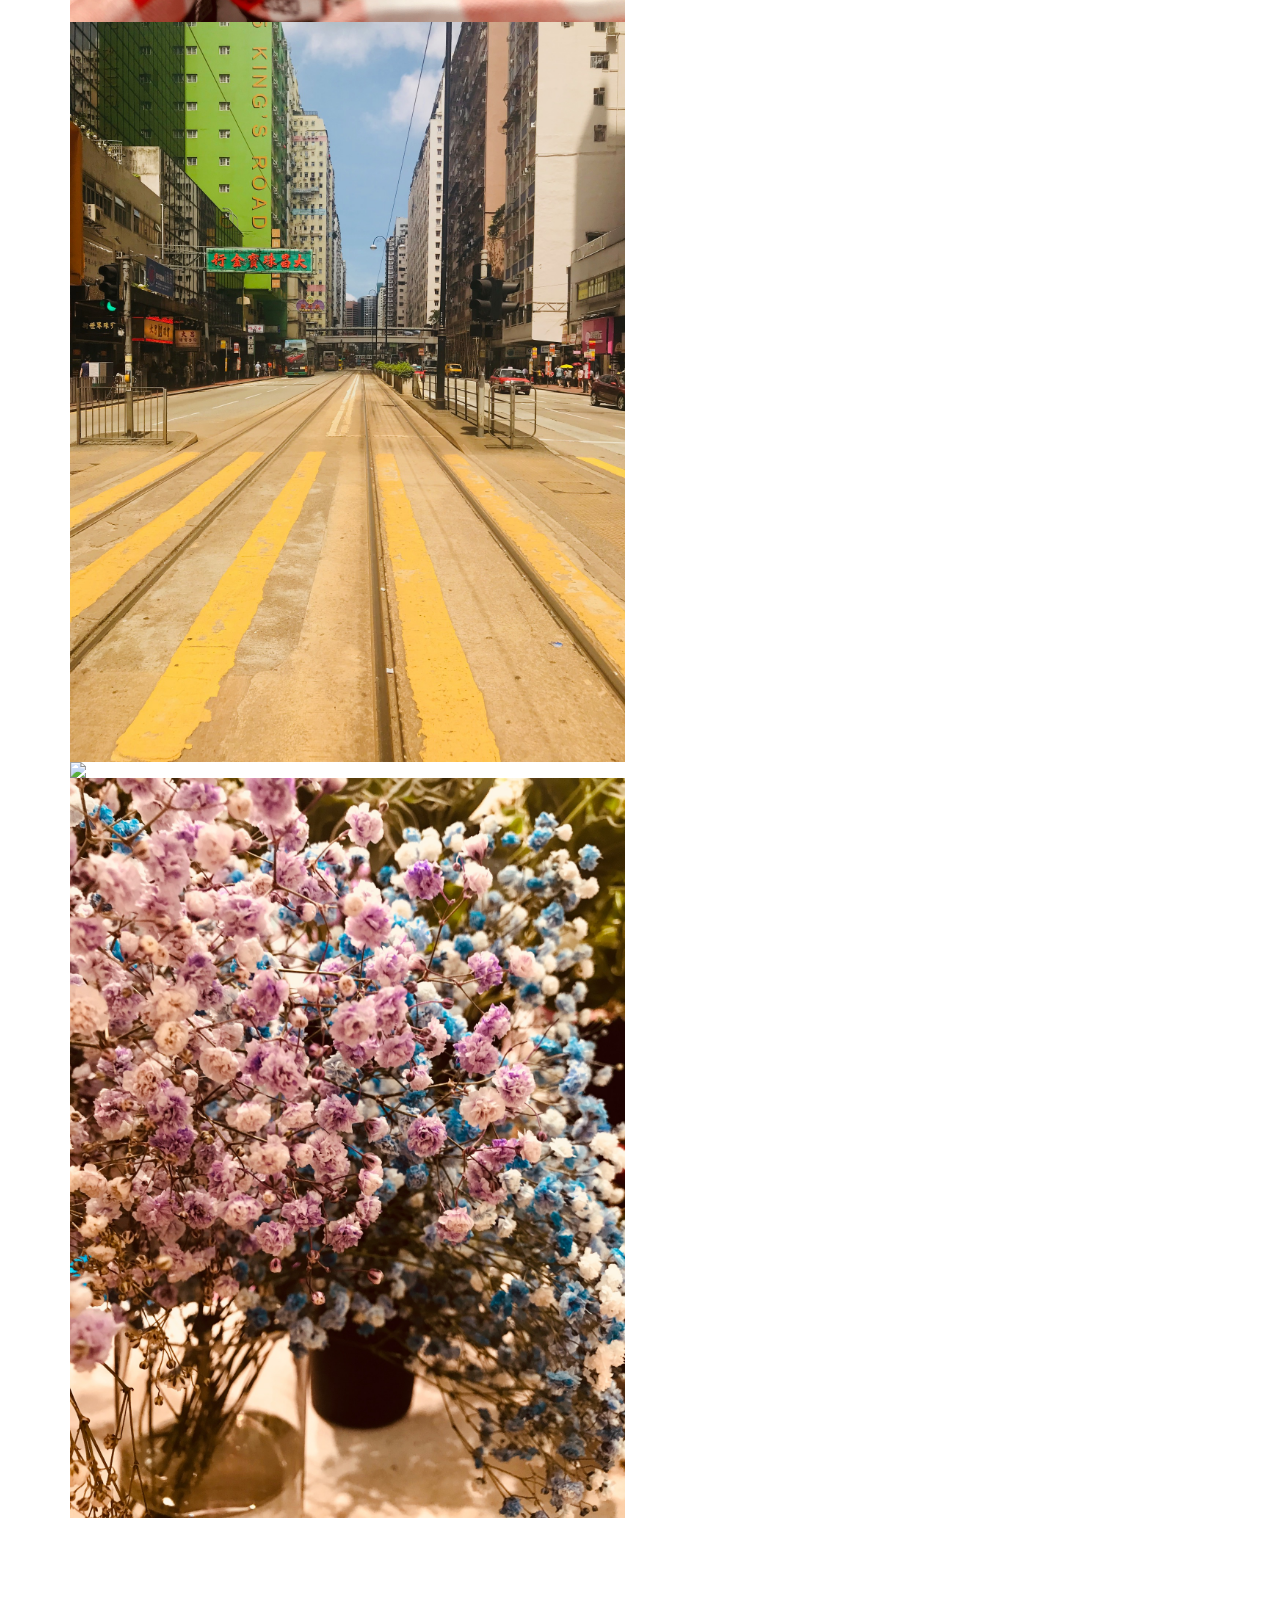
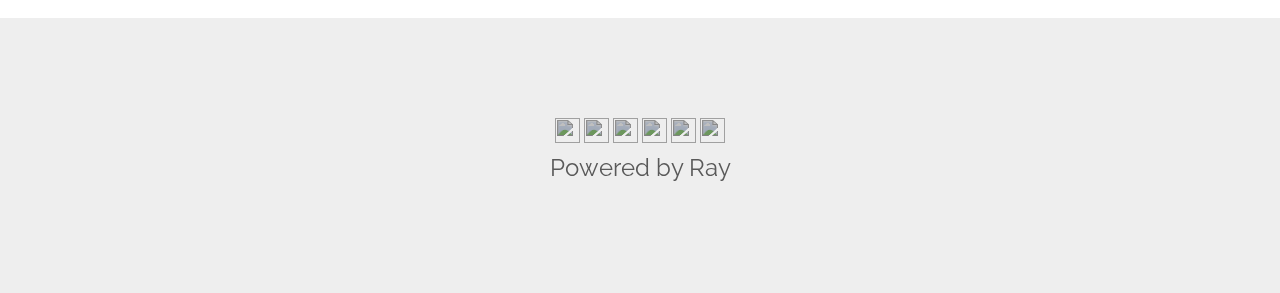
==== commit 4048c3f3: "Update index.html" ====
--- a/index.html
+++ b/index.html
@@ -140,7 +140,7 @@
 	          			</div>
 				</div>
 				<div class="hovereffect">
-					<img class="img-responsive" src="ELAVATOR.JPG">
+					<img class="img-responsive" src="/images/Images- update/ELAVATOR.JPG">
 					<div class="overlay">
 			           		<h2>This is a photo taken in Hong Kong Cyberport court B. It shows an image of a elavator rising. This lightroom is called Clarendon.
 			           		<br>Series:#PhoneOnly #elavator #HongKong<br>PHOTO TAKEN BY RAY </h2>
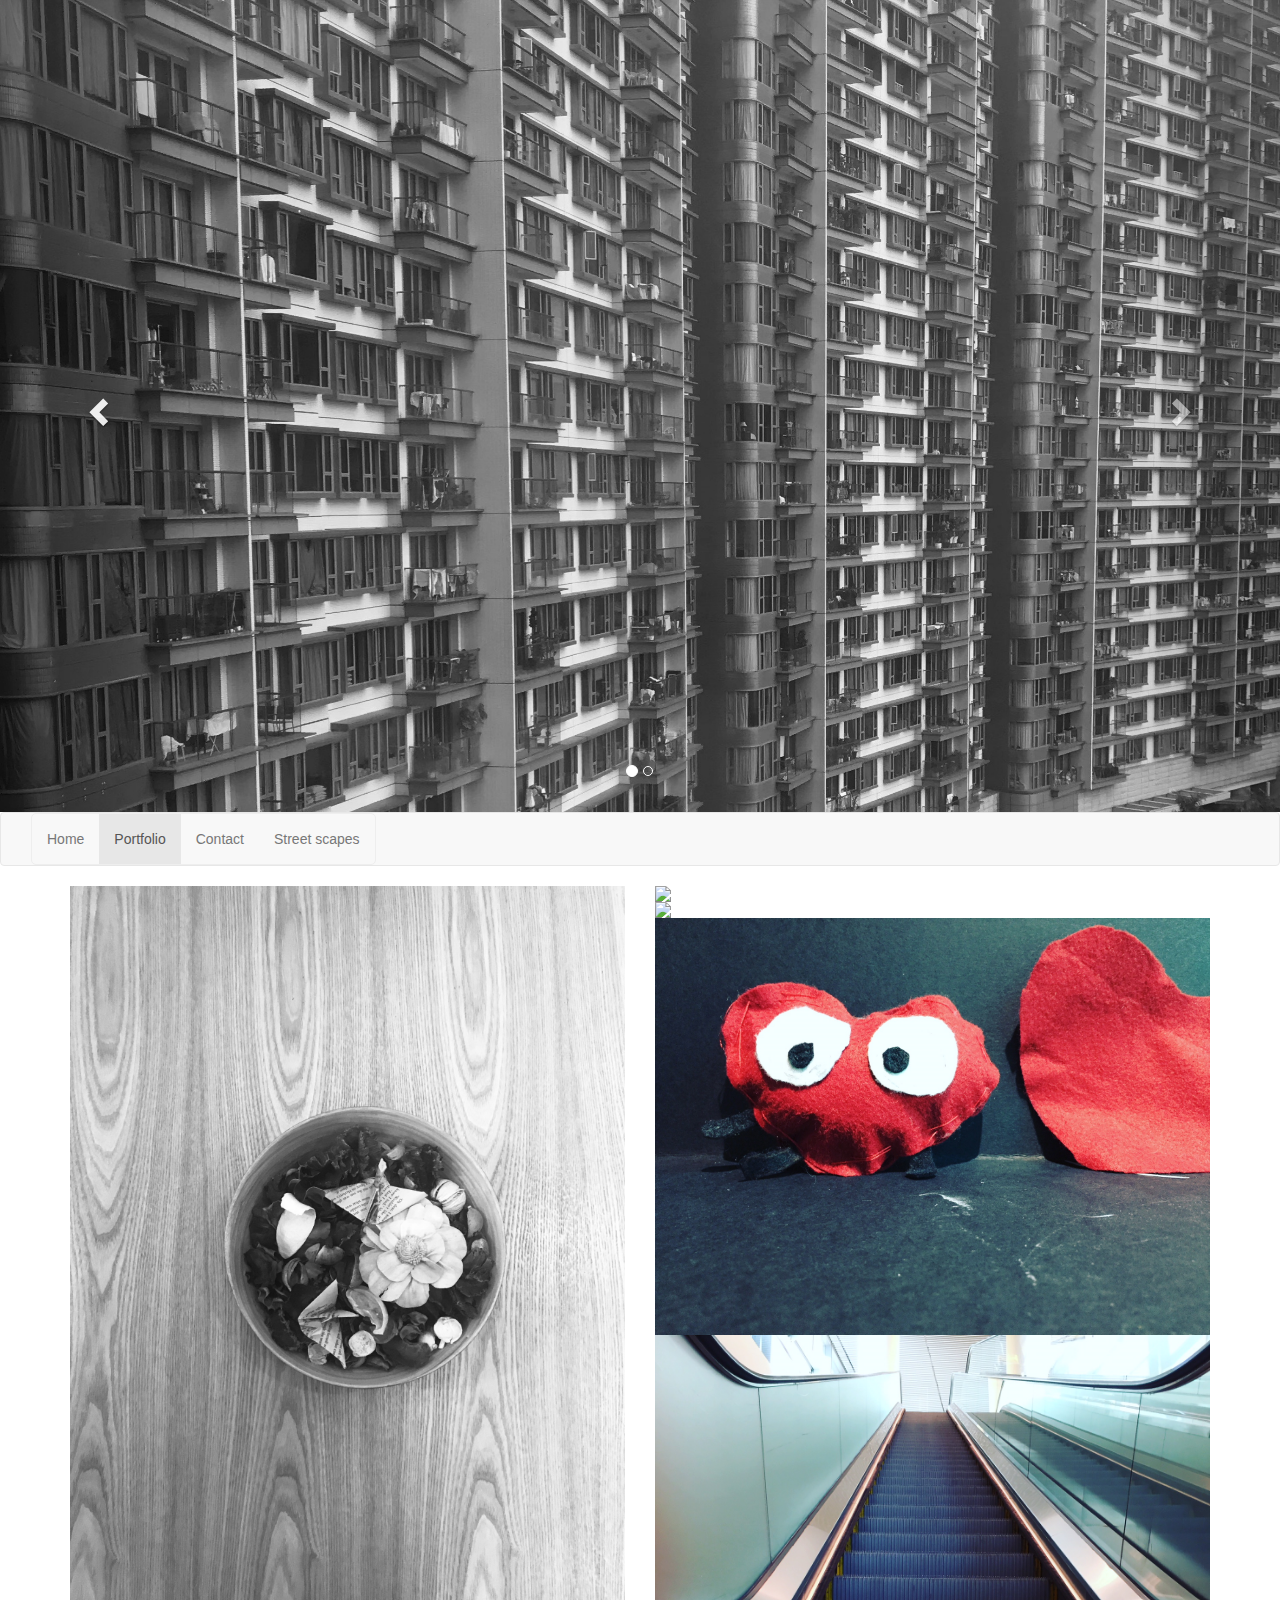
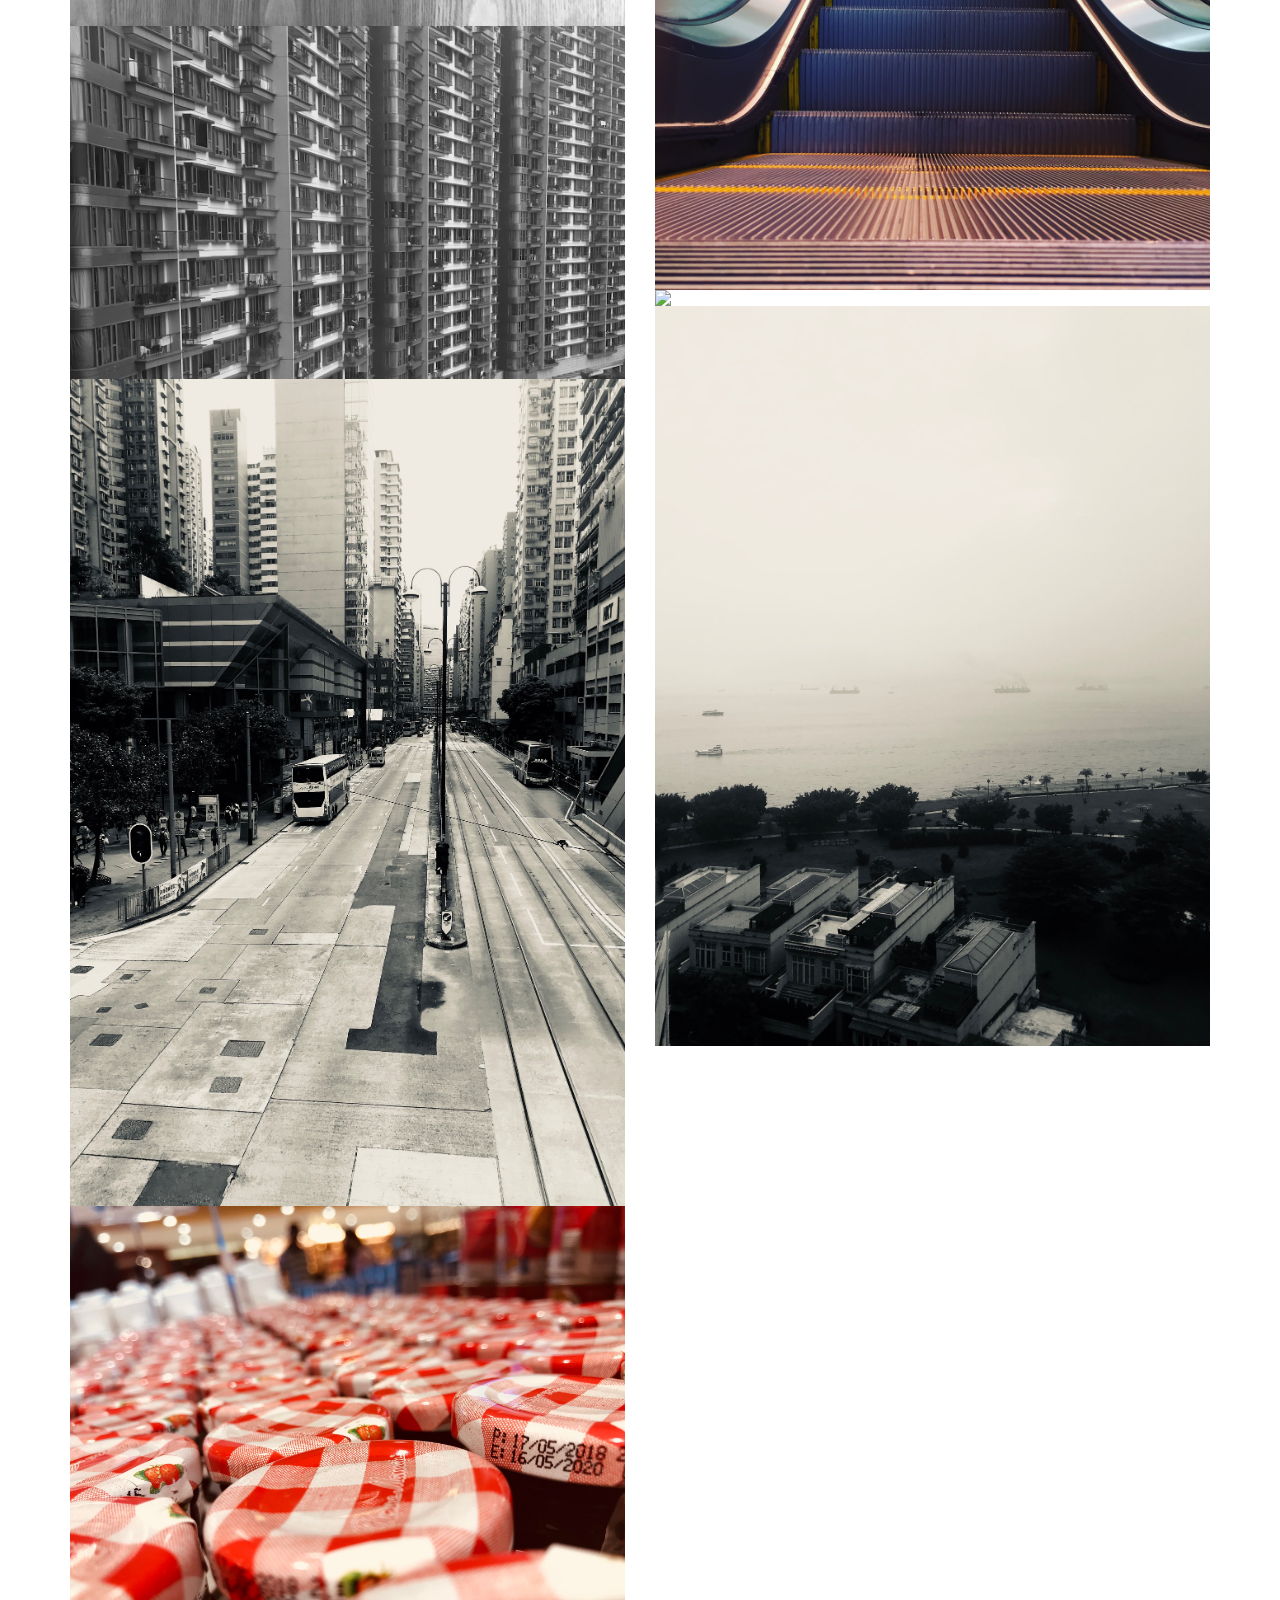
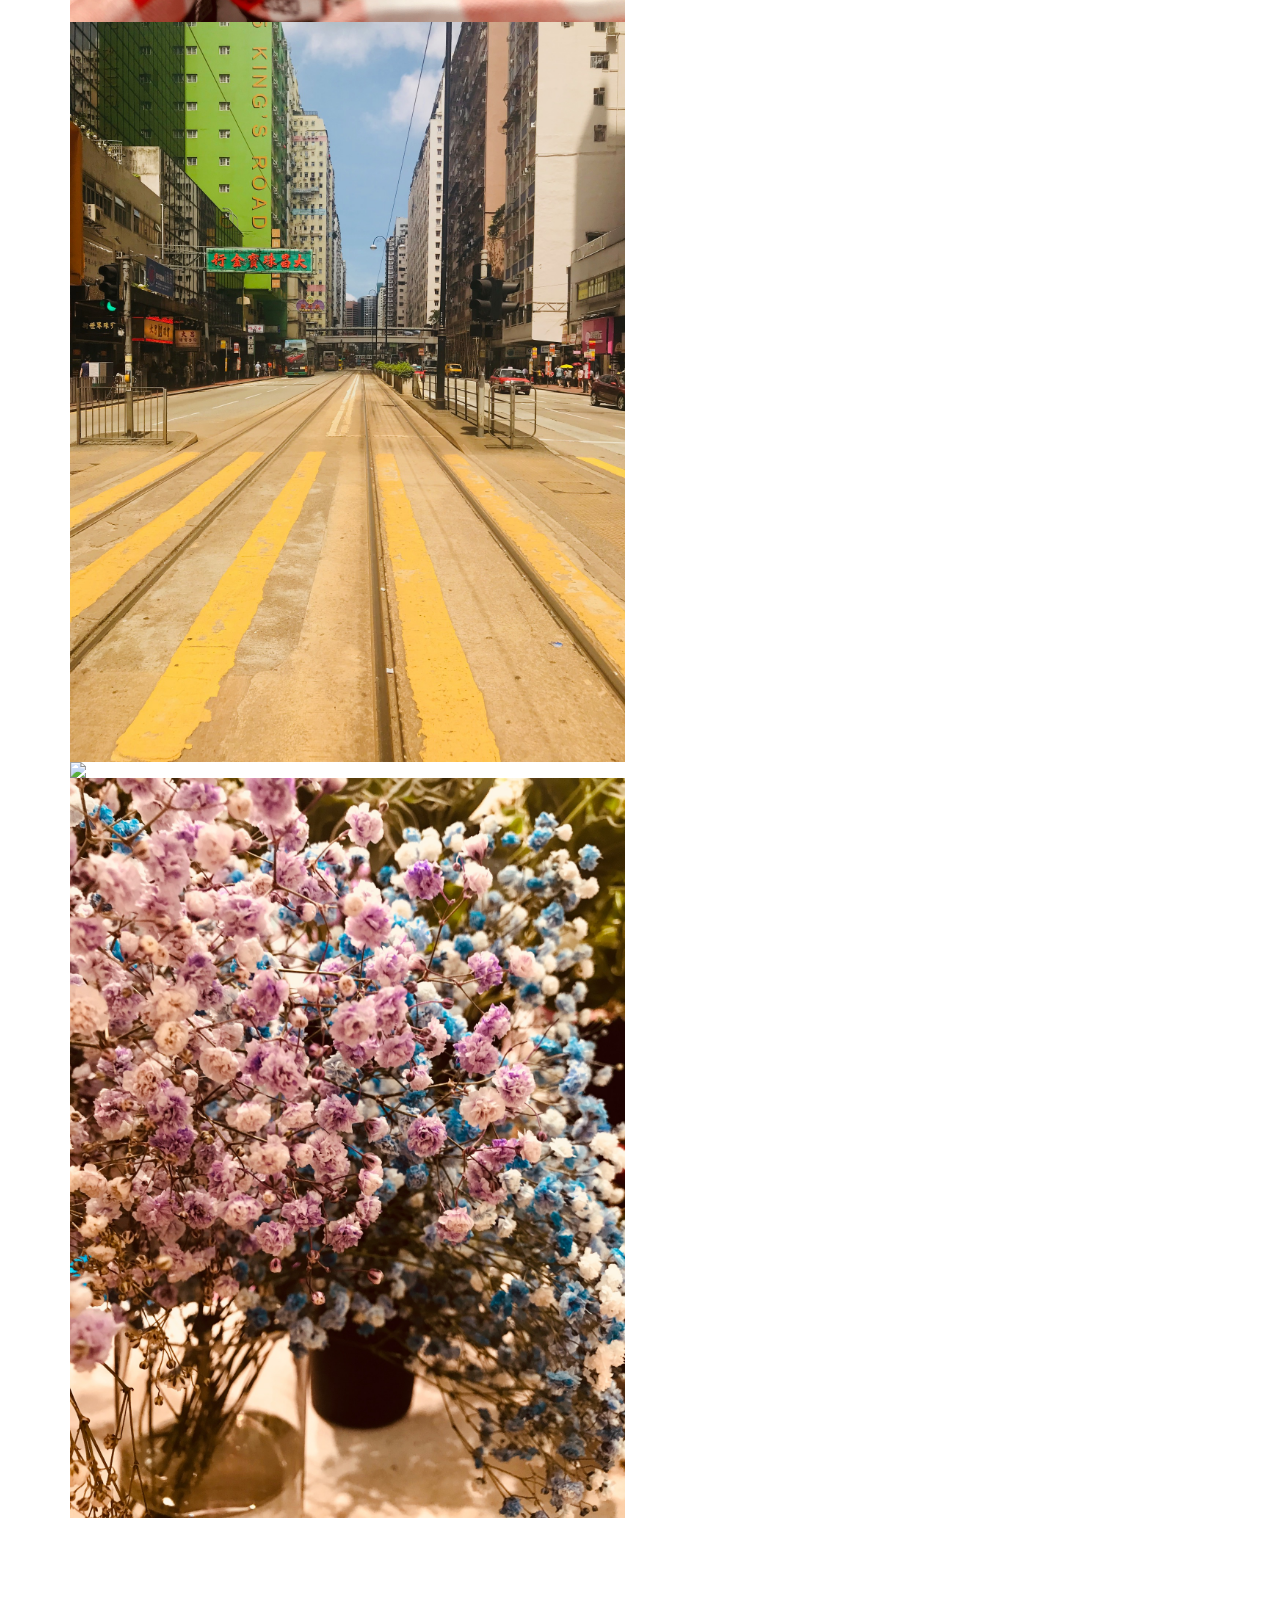
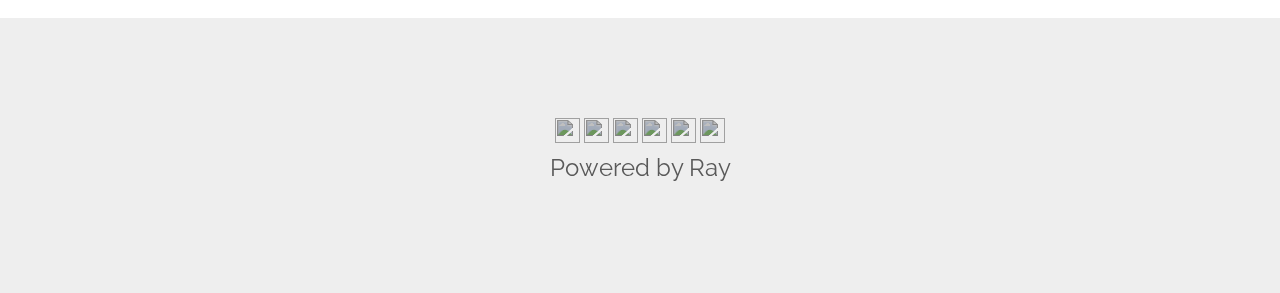
==== commit ceb25d0f: "Update index.html" ====
--- a/index.html
+++ b/index.html
@@ -146,7 +146,13 @@
 			           		<br>Series:#PhoneOnly #elavator #HongKong<br>PHOTO TAKEN BY RAY </h2>
 	          			</div>
 				</div>
-				<img class="img-responsive" src="https://scontent-hkg3-1.cdninstagram.com/vp/a609fc4546d05f36f6681c7276d8298b/5C0BF54D/t51.2885-15/e35/31033897_837710086430664_8532342572369051648_n.jpg">
+				<div class="hovereffect">
+					<img class="img-responsive" src="https://scontent-hkg3-1.cdninstagram.com/vp/a609fc4546d05f36f6681c7276d8298b/5C0BF54D/t51.2885-15/e35/31033897_837710086430664_8532342572369051648_n.jpg">
+					<div class="overlay">
+			           		<h2>This is a photo taken in Hong Kong Cyberport court B. It shows an image of a elavator rising. This lightroom is called Clarendon.
+			           		<br>Series:#PhoneOnly #elavator #HongKong<br>PHOTO TAKEN BY RAY </h2>
+	          			</div>
+				</div>
 				<img class="img-responsive" src="https://scontent-hkg3-1.cdninstagram.com/vp/35bdf3d58e904d4d391261ae00b7d1b2/5BFF078E/t51.2885-15/e35/30855373_807389129457236_4191625340566634496_n.jpg">
 				<img class="img-responsive" src="https://scontent-hkg3-1.cdninstagram.com/vp/3e7bba58493934b5a1bcc4124f9eb878/5C03EC84/t51.2885-15/e35/39164235_2169846086668987_3326518974673321984_n.jpg">
 				<img class="img-responsive" src="/images/Images- update/POLUTION_CYBERPORT.jpg">
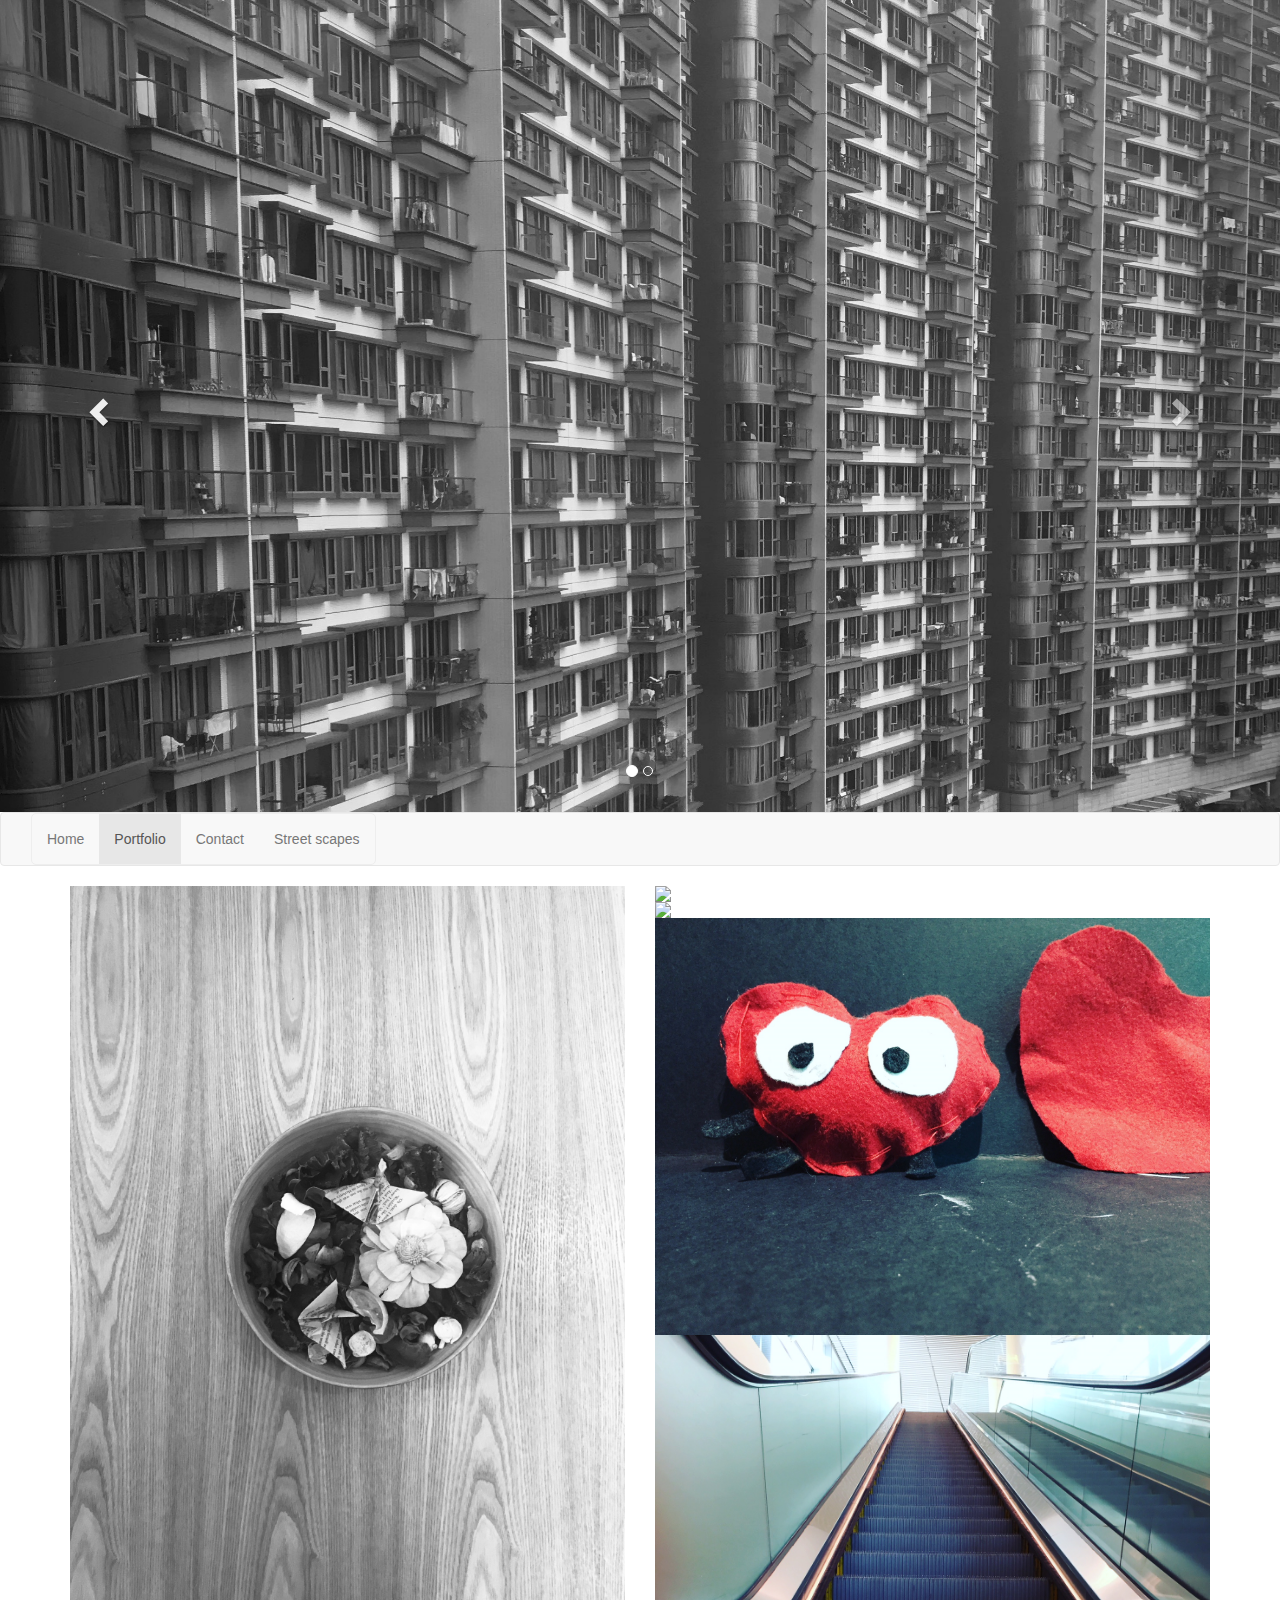
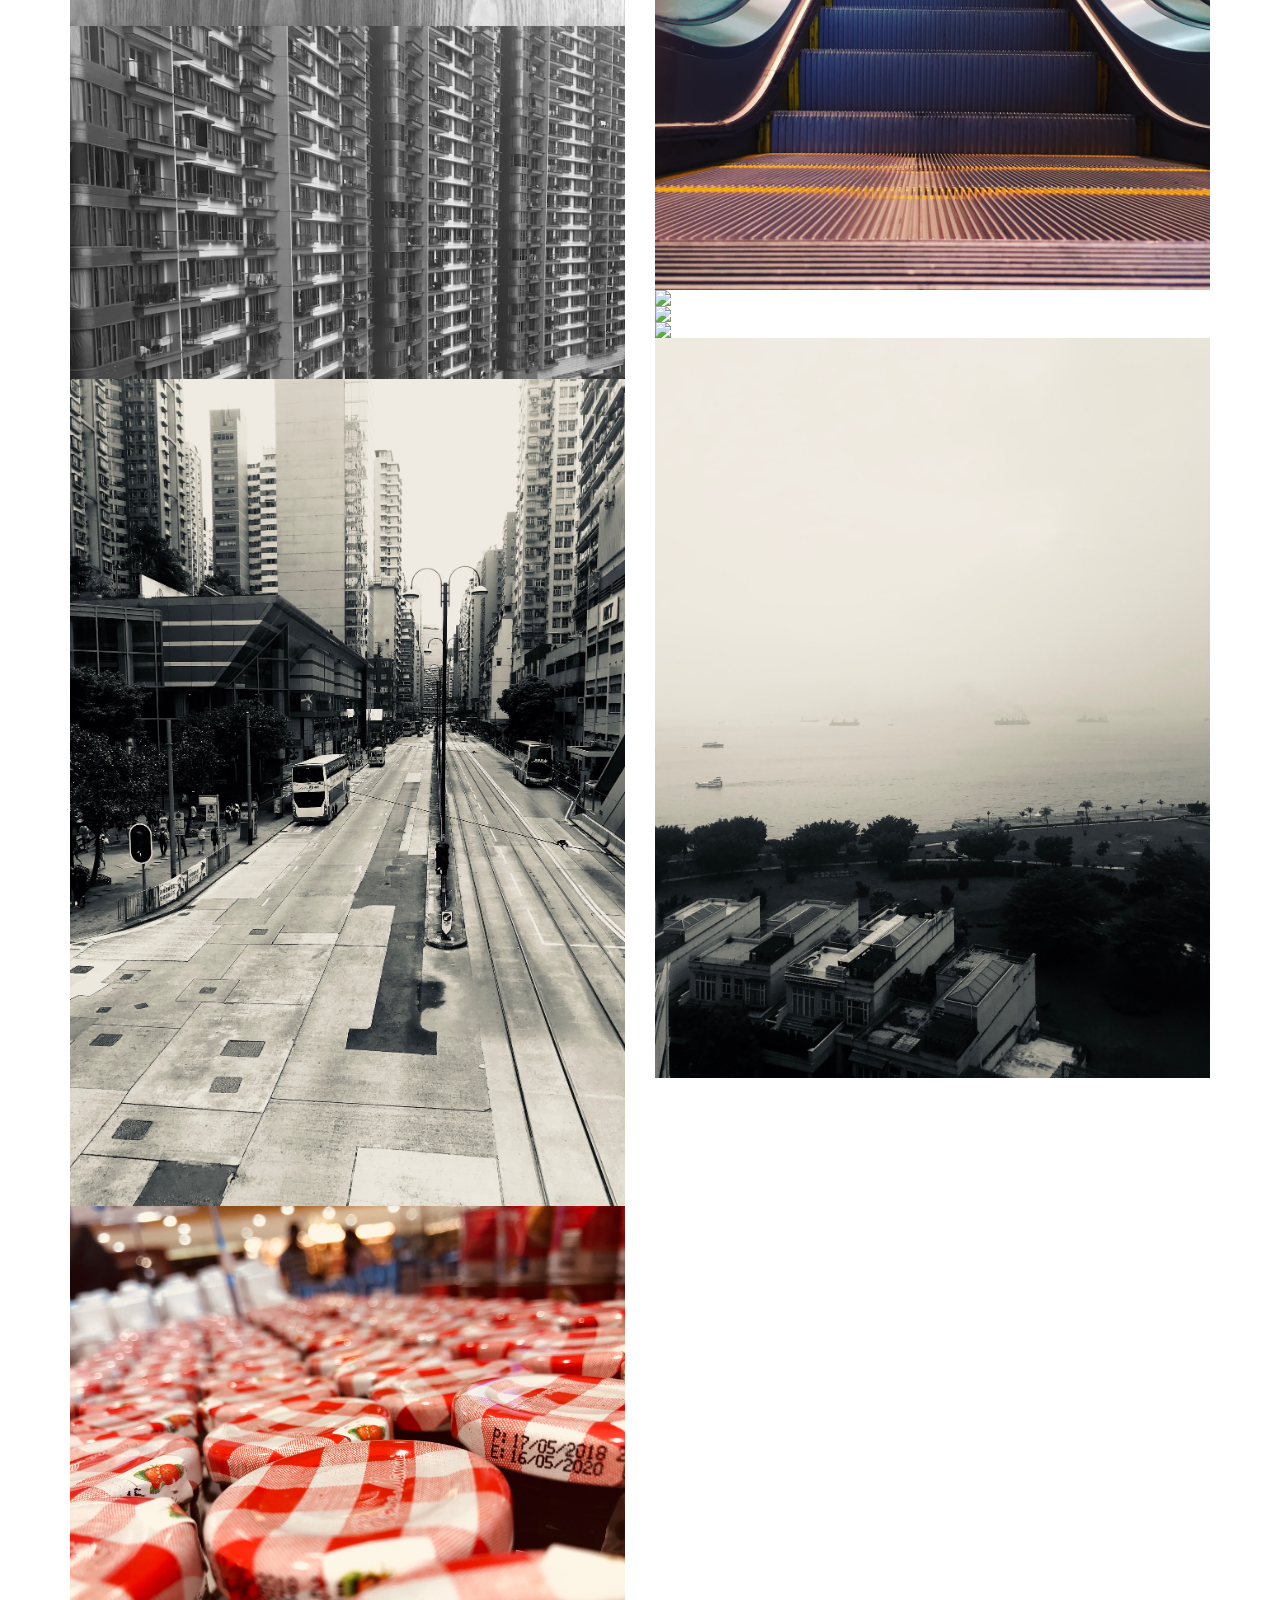
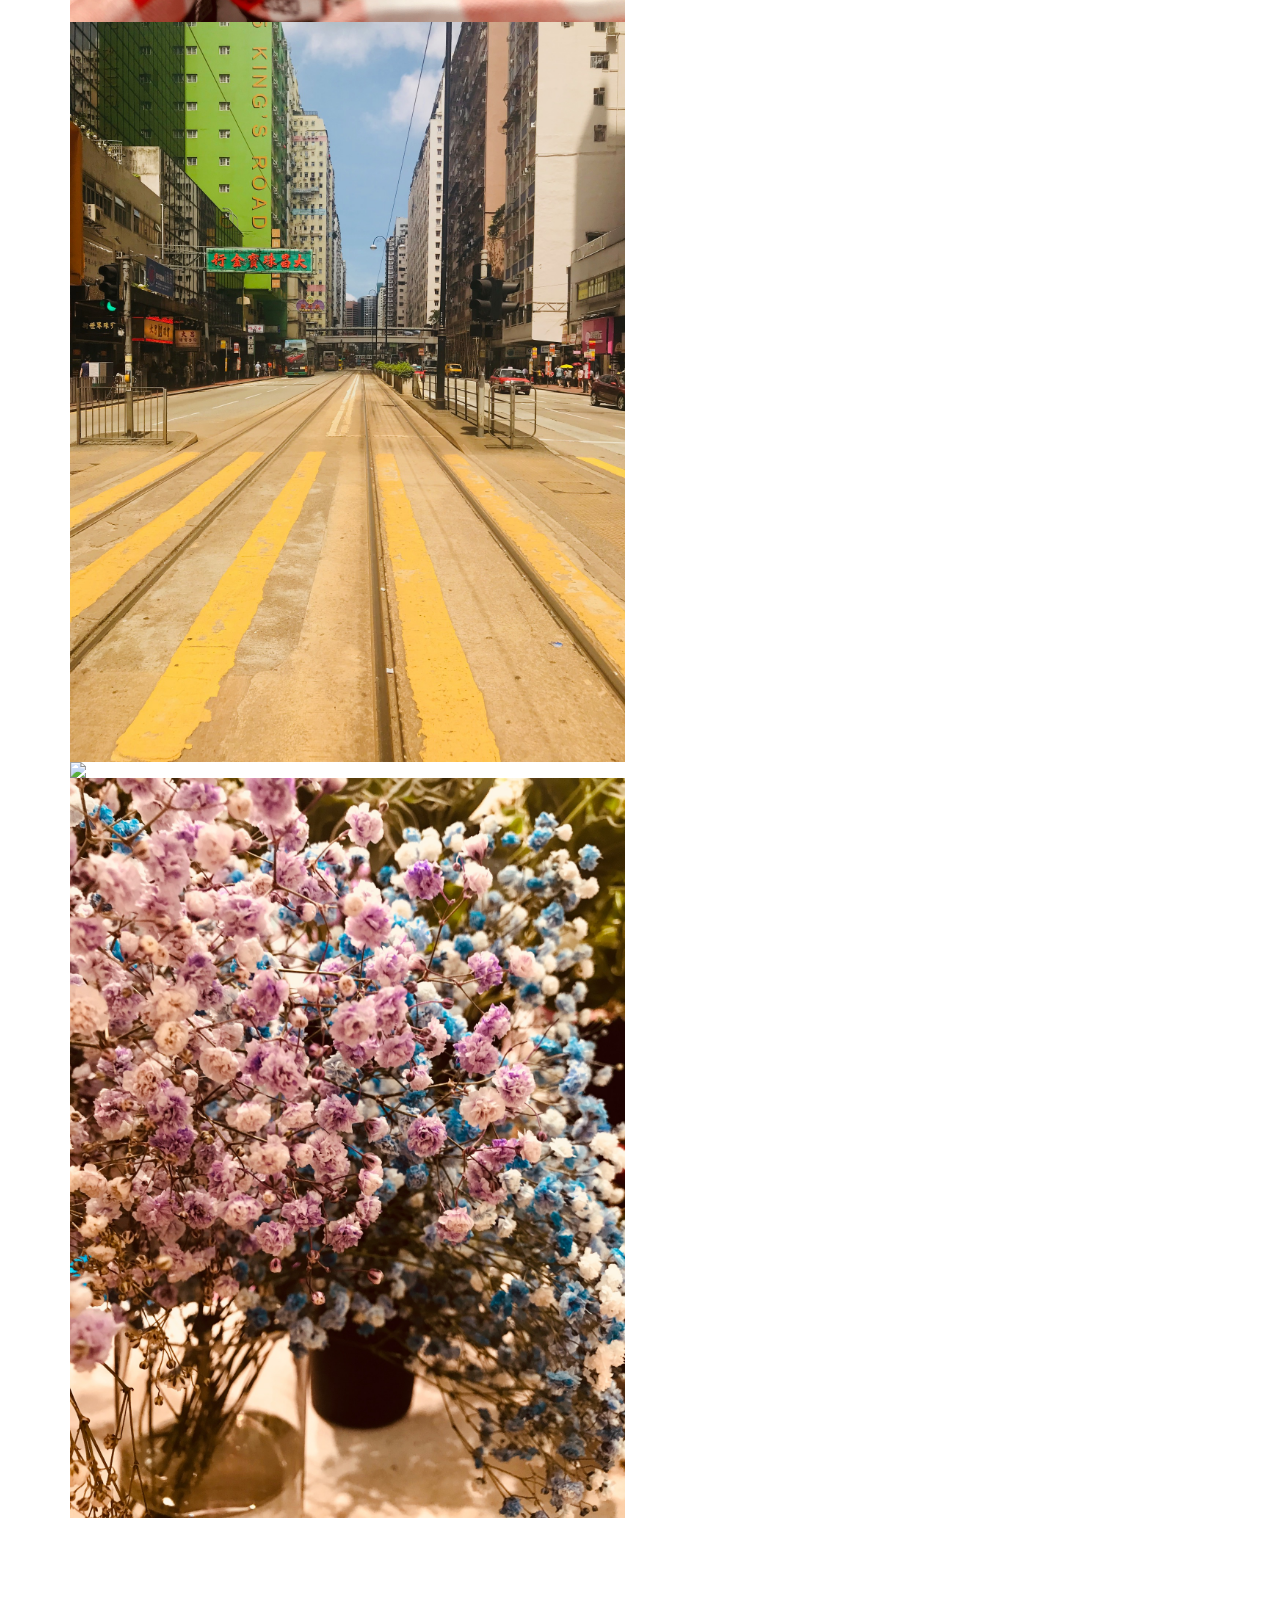
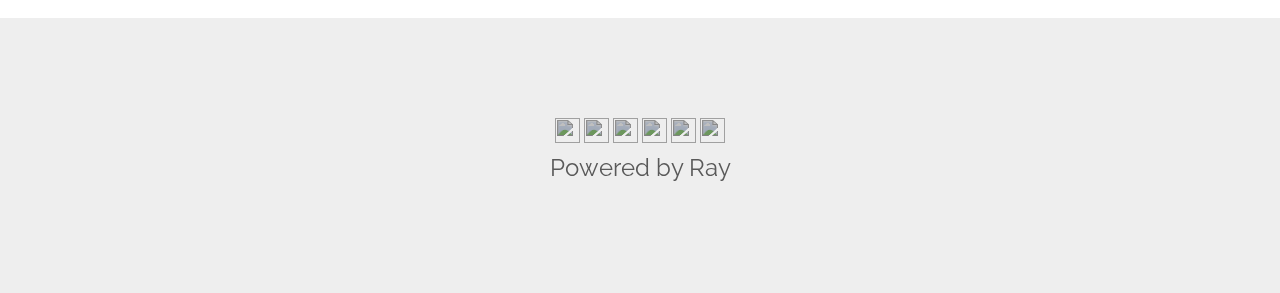
==== commit f7492f45: "Update index.html" ====
--- a/index.html
+++ b/index.html
@@ -149,13 +149,31 @@
 				<div class="hovereffect">
 					<img class="img-responsive" src="https://scontent-hkg3-1.cdninstagram.com/vp/a609fc4546d05f36f6681c7276d8298b/5C0BF54D/t51.2885-15/e35/31033897_837710086430664_8532342572369051648_n.jpg">
 					<div class="overlay">
-			           		<h2>This is a photo taken in Hong Kong Cyberport court B. It shows an image of a elavator rising. This lightroom is called Clarendon.
-			           		<br>Series:#PhoneOnly #elavator #HongKong<br>PHOTO TAKEN BY RAY </h2>
+			           		<h2>This is a photo taken in Hong Kong. It shows an image of a lightbulb lying on the table. This lightroom is called Clarendon.
+			           		<br>Series:#PhoneOnly #light #HongKong<br>PHOTO TAKEN BY RAY </h2>
 	          			</div>
 				</div>
-				<img class="img-responsive" src="https://scontent-hkg3-1.cdninstagram.com/vp/35bdf3d58e904d4d391261ae00b7d1b2/5BFF078E/t51.2885-15/e35/30855373_807389129457236_4191625340566634496_n.jpg">
-				<img class="img-responsive" src="https://scontent-hkg3-1.cdninstagram.com/vp/3e7bba58493934b5a1bcc4124f9eb878/5C03EC84/t51.2885-15/e35/39164235_2169846086668987_3326518974673321984_n.jpg">
-				<img class="img-responsive" src="/images/Images- update/POLUTION_CYBERPORT.jpg">
+				<div class="hovereffect">
+					<img class="img-responsive" src="https://scontent-hkg3-1.cdninstagram.com/vp/35bdf3d58e904d4d391261ae00b7d1b2/5BFF078E/t51.2885-15/e35/30855373_807389129457236_4191625340566634496_n.jpg">
+					<div class="overlay">
+			           		<h2>This is a photo taken in Hong Kong. It shows an image of a lightbulb lying on the table. This lightroom is called Clarendon.
+			           		<br>Series:#PhoneOnly #light #HongKong<br>PHOTO TAKEN BY RAY </h2>
+	          			</div>
+				</div>
+				<div class="hovereffect">
+					<img class="img-responsive" src="https://scontent-hkg3-1.cdninstagram.com/vp/3e7bba58493934b5a1bcc4124f9eb878/5C03EC84/t51.2885-15/e35/39164235_2169846086668987_3326518974673321984_n.jpg">
+					<div class="overlay">
+			           		<h2>This is a photo taken in Hong Kong. It shows an image of a lightbulb lying on the table. This lightroom is called Clarendon.
+			           		<br>Series:#PhoneOnly #light #HongKong<br>PHOTO TAKEN BY RAY </h2>
+	          			</div>
+				</div>
+				<div class="hovereffect">
+					<img class="img-responsive" src="/images/Images- update/POLUTION_CYBERPORT.jpg">
+					<div class="overlay">
+			           		<h2>This is a photo taken in Hong Kong. It shows an image of a lightbulb lying on the table. This lightroom is called Clarendon.
+			           		<br>Series:#PhoneOnly #light #HongKong<br>PHOTO TAKEN BY RAY </h2>
+	          			</div>
+				</div>
 			</div>
 			</div>
 		</div>
